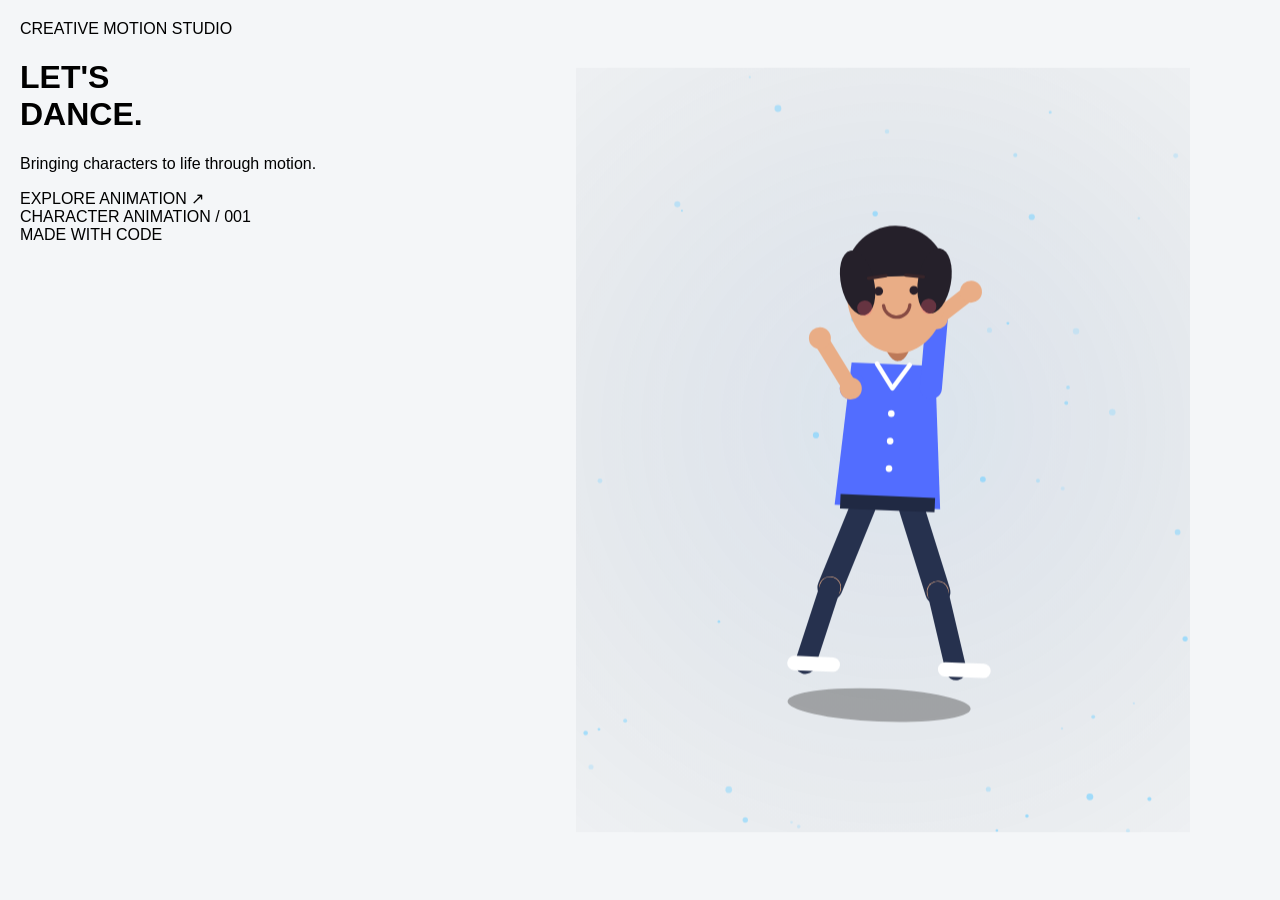
==== index.html @ 818353a8 "Update index.html" ====
<!DOCTYPE html>
<html lang="en">

<head>
    <meta charset="UTF-8">
    <meta name="viewport" content="width=device-width, initial-scale=1.0">

    <title>Dancing Character | Motion Studio</title>

    <link rel="icon" href="data:,">

    <link rel="stylesheet" href="style.css">
</head>

<body>

    <main class="hero">

        <!-- Background -->
        <div class="background-glow"></div>

        <div class="hero-content">

            <span class="eyebrow">CREATIVE MOTION STUDIO</span>

            <h1>
                LET'S<br>
                <span>DANCE.</span>
            </h1>

            <p>
                Bringing characters to life through motion.
            </p>

            <div class="hero-button">
                EXPLORE ANIMATION
                <span>↗</span>
            </div>

        </div>


        <!-- Dancing Character -->
        <div class="character-container">

            <canvas id="danceCanvas"></canvas>

        </div>


        <!-- Footer -->
        <div class="bottom-label">
            CHARACTER ANIMATION / 001
        </div>

        <div class="bottom-right">
            MADE WITH CODE
        </div>

    </main>


    <script src="script.js"></script>

</body>

</html>
---- style.css ----
body {
  font-family: Arial, sans-serif;
  background: #f4f6f8;
  margin: 0;
  padding: 20px;
}

header {
  text-align: center;
  margin-bottom: 20px;
}

nav {
  text-align: center;
  margin-bottom: 30px;
}

nav a {
  margin: 0 10px;
  text-decoration: none;
  font-weight: bold;
  color: #333;
}

.stats {
  display: flex;
  justify-content: space-around;
}

.card {
  background: white;
  padding: 20px;
  border-radius: 8px;
  width: 25%;
  text-align: center;
}

table {
  width: 100%;
  background: white;
  border-collapse: collapse;
}

table, th, td {
  border: 1px solid #ddd;
}

th, td {
  padding: 10px;
  text-align: center;
}
.character-container {
    position: absolute;
    right: 7%;
    top: 50%;
    transform: translateY(-50%);
    width: min(48vw, 650px);
    height: min(85vh, 800px);
}

canvas {
    width: 100%;
    height: 100%;
    display: block;
}
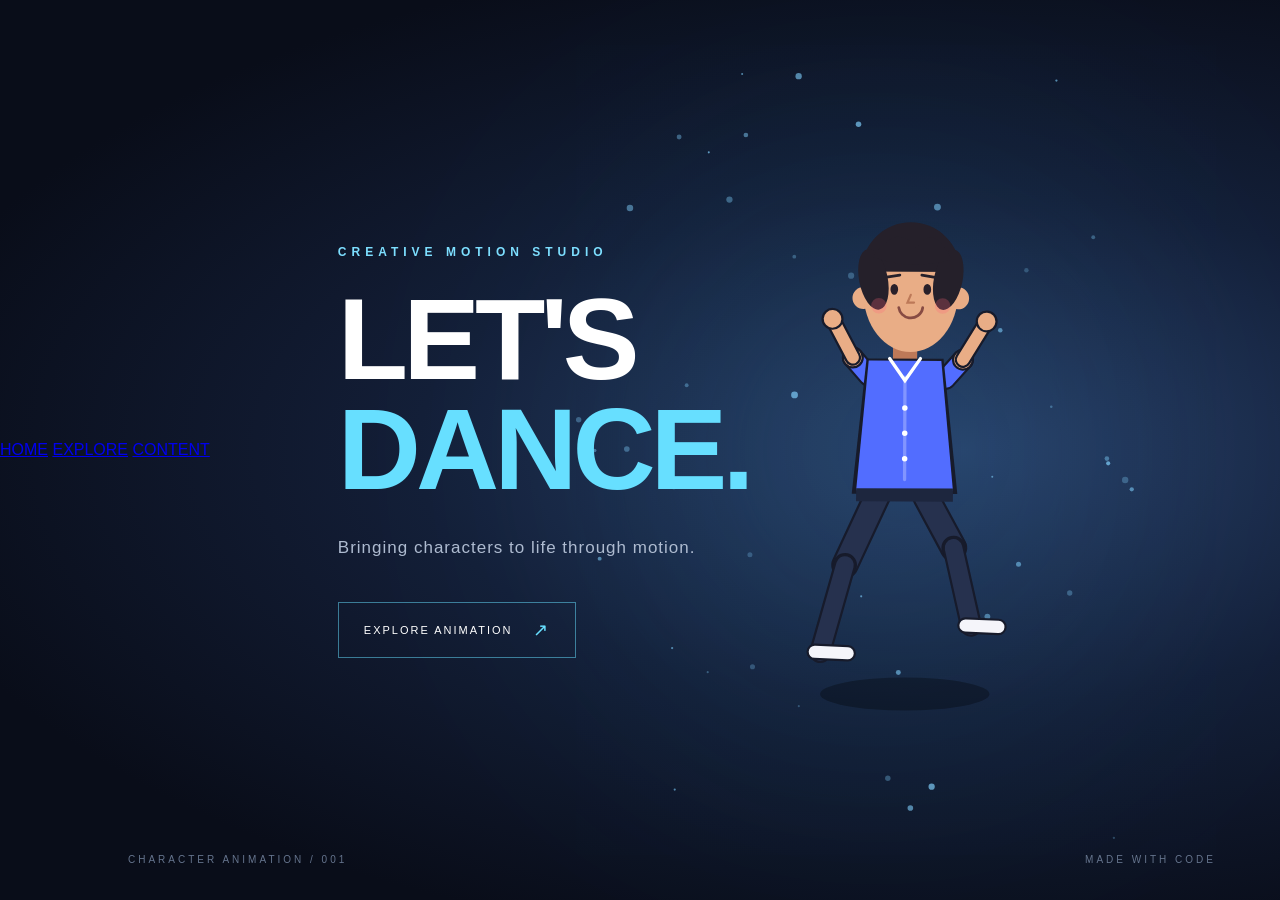
==== commit f5808243: "Update index.html" ====
--- a/index.html
+++ b/index.html
@@ -16,6 +16,15 @@
 
     <main class="hero">
 
+        <nav class="main-navigation">
+
+    <a href="index.html">HOME</a>
+
+    <a href="page.html">EXPLORE</a>
+
+    <a href="content.html">CONTENT</a>
+
+</nav>
         <!-- Background -->
         <div class="background-glow"></div>
 
--- a/style.css
+++ b/style.css
@@ -1,65 +1,355 @@
+
+/* ==========================
+   GLOBAL
+========================== */
+
+* {
+    margin: 0;
+    padding: 0;
+    box-sizing: border-box;
+}
+
+html,
 body {
-  font-family: Arial, sans-serif;
-  background: #f4f6f8;
-  margin: 0;
-  padding: 20px;
-}
-
-header {
-  text-align: center;
-  margin-bottom: 20px;
-}
-
-nav {
-  text-align: center;
-  margin-bottom: 30px;
-}
-
-nav a {
-  margin: 0 10px;
-  text-decoration: none;
-  font-weight: bold;
-  color: #333;
-}
-
-.stats {
-  display: flex;
-  justify-content: space-around;
-}
-
-.card {
-  background: white;
-  padding: 20px;
-  border-radius: 8px;
-  width: 25%;
-  text-align: center;
-}
-
-table {
-  width: 100%;
-  background: white;
-  border-collapse: collapse;
-}
-
-table, th, td {
-  border: 1px solid #ddd;
-}
-
-th, td {
-  padding: 10px;
-  text-align: center;
-}
-.character-container {
-    position: absolute;
-    right: 7%;
-    top: 50%;
-    transform: translateY(-50%);
-    width: min(48vw, 650px);
-    height: min(85vh, 800px);
-}
-
-canvas {
     width: 100%;
     height: 100%;
+}
+
+body {
+    background: #090d19;
+    font-family: Arial, Helvetica, sans-serif;
+    overflow: hidden;
+}
+
+
+/* ==========================
+   HERO SECTION
+========================== */
+
+.hero {
+
+    position: relative;
+
+    width: 100%;
+    height: 100vh;
+
+    min-height: 600px;
+
+    overflow: hidden;
+
+    display: flex;
+    align-items: center;
+
+    background:
+        radial-gradient(
+            ellipse at 75% 50%,
+            #263b63 0%,
+            #131e37 40%,
+            #090d19 80%
+        );
+
+}
+
+
+/* ==========================
+   BACKGROUND GLOW
+========================== */
+
+.background-glow {
+
+    position: absolute;
+
+    width: 500px;
+    height: 500px;
+
+    right: 12%;
+    top: 50%;
+
+    transform: translateY(-50%);
+
+    background: #47c9ff;
+
+    opacity: 0.12;
+
+    filter: blur(140px);
+
+    border-radius: 50%;
+
+    pointer-events: none;
+
+}
+
+
+/* ==========================
+   HERO CONTENT
+========================== */
+
+.hero-content {
+
+    position: relative;
+
+    z-index: 2;
+
+    margin-left: 10%;
+
+    color: white;
+
+    max-width: 550px;
+
+}
+
+.eyebrow {
+
+    display: inline-block;
+
+    font-size: 12px;
+
+    letter-spacing: 5px;
+
+    color: #7ddfff;
+
+    font-weight: 600;
+
+}
+
+
+h1 {
+
+    font-size: clamp(65px, 9vw, 130px);
+
+    line-height: 0.95;
+
+    margin-top: 25px;
+
+    font-weight: 900;
+
+    letter-spacing: -5px;
+
+}
+
+h1 span {
+
+    color: #67dfff;
+
+}
+
+
+.hero-content p {
+
+    margin-top: 30px;
+
+    color: #aebbd0;
+
+    font-size: 17px;
+
+    letter-spacing: 1px;
+
+    line-height: 1.6;
+
+}
+
+
+/* ==========================
+   BUTTON
+========================== */
+
+.hero-button {
+
+    display: inline-flex;
+
+    align-items: center;
+
+    gap: 20px;
+
+    margin-top: 40px;
+
+    padding: 16px 25px;
+
+    border: 1px solid rgba(103,223,255,0.5);
+
+    color: white;
+
+    font-size: 11px;
+
+    letter-spacing: 2px;
+
+    cursor: pointer;
+
+    transition: 0.3s ease;
+
+}
+
+.hero-button span {
+
+    color: #67dfff;
+
+    font-size: 18px;
+
+}
+
+.hero-button:hover {
+
+    background: #67dfff;
+
+    color: #09101e;
+
+    transform: translateY(-4px);
+
+}
+
+
+/* ==========================
+   CHARACTER CONTAINER
+========================== */
+
+.character-container {
+
+    position: absolute;
+
+    right: 5%;
+
+    top: 50%;
+
+    transform: translateY(-50%);
+
+    width: min(50vw, 680px);
+
+    height: min(90vh, 850px);
+
+    z-index: 1;
+
+}
+
+
+canvas {
+
     display: block;
-}
+
+    width: 100%;
+    height: 100%;
+
+}
+
+
+/* ==========================
+   FOOTER
+========================== */
+
+.bottom-label,
+.bottom-right {
+
+    position: absolute;
+
+    bottom: 35px;
+
+    color: #65748d;
+
+    font-size: 10px;
+
+    letter-spacing: 3px;
+
+}
+
+.bottom-label {
+
+    left: 10%;
+
+}
+
+.bottom-right {
+
+    right: 5%;
+
+}
+
+
+/* ==========================
+   RESPONSIVE DESIGN
+========================== */
+
+@media (max-width: 850px) {
+
+    .hero {
+
+        justify-content: center;
+
+        align-items: flex-start;
+
+    }
+
+    .hero-content {
+
+        margin: 55px 20px 0;
+
+        text-align: center;
+
+    }
+
+    h1 {
+
+        font-size: 65px;
+
+    }
+
+    .hero-content p {
+
+        font-size: 13px;
+
+    }
+
+    .hero-button {
+
+        margin-top: 20px;
+
+    }
+
+    .character-container {
+
+        width: min(95vw, 550px);
+
+        height: 58vh;
+
+        right: 50%;
+
+        top: auto;
+
+        bottom: 0;
+
+        transform: translateX(50%);
+
+    }
+
+    .bottom-label {
+
+        left: 5%;
+
+        font-size: 8px;
+
+    }
+
+    .bottom-right {
+
+        right: 5%;
+
+        font-size: 8px;
+
+    }
+
+}
+
+
+@media (max-height: 650px) {
+
+    .character-container {
+
+        height: 75vh;
+
+    }
+
+    h1 {
+
+        font-size: 65px;
+
+    }
+
+}
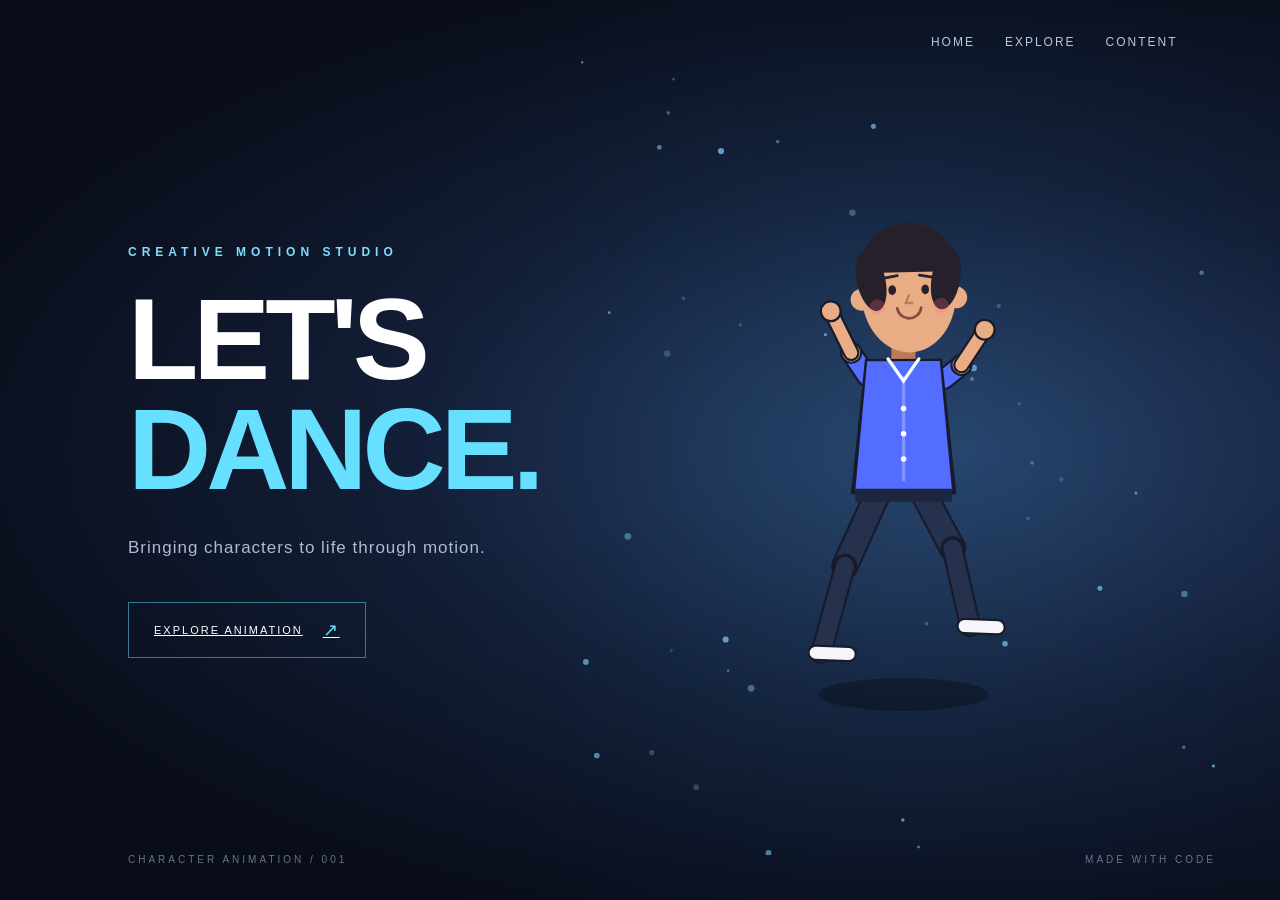
==== commit 89d0517d: "Update index.html" ====
--- a/index.html
+++ b/index.html
@@ -2,35 +2,52 @@
 <html lang="en">
 
 <head>
+
     <meta charset="UTF-8">
     <meta name="viewport" content="width=device-width, initial-scale=1.0">
+
+    <meta name="theme-color" content="#090d19">
+
+    <meta name="description"
+        content="Motion Studio — Bringing characters to life through animation and creative motion graphics.">
 
     <title>Dancing Character | Motion Studio</title>
 
     <link rel="icon" href="data:,">
 
     <link rel="stylesheet" href="style.css">
+
 </head>
 
 <body>
 
     <main class="hero">
 
+        <!-- NAVIGATION -->
+
         <nav class="main-navigation">
 
-    <a href="index.html">HOME</a>
+            <a href="index.html" class="active">HOME</a>
 
-    <a href="page.html">EXPLORE</a>
+            <a href="page.html">EXPLORE</a>
 
-    <a href="content.html">CONTENT</a>
+            <a href="content.html">CONTENT</a>
 
-</nav>
-        <!-- Background -->
+        </nav>
+
+
+        <!-- BACKGROUND EFFECTS -->
+
         <div class="background-glow"></div>
+
+
+        <!-- HERO CONTENT -->
 
         <div class="hero-content">
 
-            <span class="eyebrow">CREATIVE MOTION STUDIO</span>
+            <span class="eyebrow">
+                CREATIVE MOTION STUDIO
+            </span>
 
             <h1>
                 LET'S<br>
@@ -41,35 +58,56 @@
                 Bringing characters to life through motion.
             </p>
 
-            <div class="hero-button">
+
+            <!-- EXPLORE BUTTON -->
+
+            <a href="page.html" class="hero-button">
+
                 EXPLORE ANIMATION
+
                 <span>↗</span>
-            </div>
+
+            </a>
 
         </div>
 
 
-        <!-- Dancing Character -->
+        <!-- DANCING CHARACTER -->
+
         <div class="character-container">
 
-            <canvas id="danceCanvas"></canvas>
+            <canvas id="danceCanvas">
+
+                Your browser does not support HTML5 Canvas.
+
+            </canvas>
 
         </div>
 
 
-        <!-- Footer -->
+        <!-- FOOTER -->
+
         <div class="bottom-label">
+
             CHARACTER ANIMATION / 001
+
         </div>
 
+
         <div class="bottom-right">
+
             MADE WITH CODE
+
         </div>
+
 
     </main>
 
 
+    <!-- JAVASCRIPT -->
+
     <script src="script.js"></script>
+
 
 </body>
 
--- a/style.css
+++ b/style.css
@@ -353,3 +353,24 @@
     }
 
 }
+.main-navigation {
+    position: absolute;
+    top: 35px;
+    right: 8%;
+    z-index: 10;
+
+    display: flex;
+    gap: 30px;
+}
+
+.main-navigation a {
+    color: #b8c8df;
+    text-decoration: none;
+    font-size: 12px;
+    letter-spacing: 2px;
+    transition: color 0.3s;
+}
+
+.main-navigation a:hover {
+    color: #54dfff;
+}
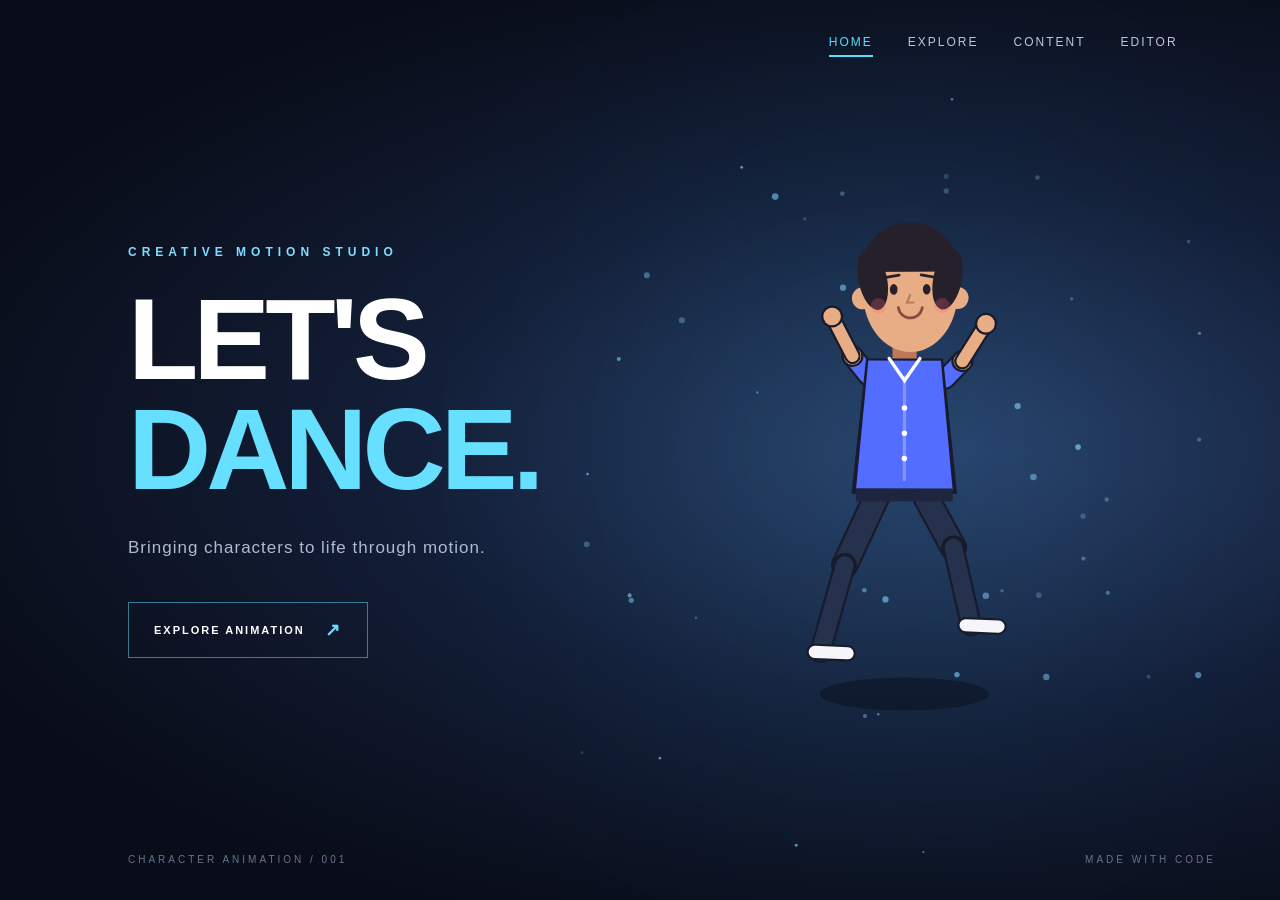
==== commit f8bb55cb: "Update index.html" ====
--- a/index.html
+++ b/index.html
@@ -32,6 +32,8 @@
             <a href="page.html">EXPLORE</a>
 
             <a href="content.html">CONTENT</a>
+    
+            <a href="edit.html">EDITOR</a>
 
         </nav>
 
--- a/style.css
+++ b/style.css
@@ -1,4 +1,3 @@
-
 /* ==========================
    GLOBAL
 ========================== */
@@ -27,7 +26,6 @@
 ========================== */
 
 .hero {
-
     position: relative;
 
     width: 100%;
@@ -47,7 +45,6 @@
             #131e37 40%,
             #090d19 80%
         );
-
 }
 
 
@@ -56,7 +53,6 @@
 ========================== */
 
 .background-glow {
-
     position: absolute;
 
     width: 500px;
@@ -76,7 +72,67 @@
     border-radius: 50%;
 
     pointer-events: none;
-
+}
+
+
+/* ==========================
+   NAVIGATION
+========================== */
+
+.main-navigation {
+    position: absolute;
+
+    top: 35px;
+    right: 8%;
+
+    z-index: 10;
+
+    display: flex;
+    align-items: center;
+
+    gap: 35px;
+}
+
+.main-navigation a {
+    position: relative;
+
+    color: #b8c8df;
+
+    text-decoration: none;
+
+    font-size: 12px;
+
+    letter-spacing: 2px;
+
+    transition: color 0.3s ease;
+}
+
+/* Navigation Hover */
+
+.main-navigation a::after {
+    content: "";
+
+    position: absolute;
+
+    left: 0;
+    bottom: -8px;
+
+    width: 0;
+    height: 2px;
+
+    background: #54dfff;
+
+    transition: width 0.3s ease;
+}
+
+.main-navigation a:hover,
+.main-navigation a.active {
+    color: #54dfff;
+}
+
+.main-navigation a:hover::after,
+.main-navigation a.active::after {
+    width: 100%;
 }
 
 
@@ -85,7 +141,6 @@
 ========================== */
 
 .hero-content {
-
     position: relative;
 
     z-index: 2;
@@ -95,11 +150,9 @@
     color: white;
 
     max-width: 550px;
-
 }
 
 .eyebrow {
-
     display: inline-block;
 
     font-size: 12px;
@@ -109,12 +162,10 @@
     color: #7ddfff;
 
     font-weight: 600;
-
 }
 
 
 h1 {
-
     font-size: clamp(65px, 9vw, 130px);
 
     line-height: 0.95;
@@ -124,18 +175,14 @@
     font-weight: 900;
 
     letter-spacing: -5px;
-
 }
 
 h1 span {
-
     color: #67dfff;
-
 }
 
 
 .hero-content p {
-
     margin-top: 30px;
 
     color: #aebbd0;
@@ -145,16 +192,14 @@
     letter-spacing: 1px;
 
     line-height: 1.6;
-
-}
-
-
-/* ==========================
-   BUTTON
+}
+
+
+/* ==========================
+   HERO BUTTON
 ========================== */
 
 .hero-button {
-
     display: inline-flex;
 
     align-items: center;
@@ -169,32 +214,39 @@
 
     color: white;
 
+    text-decoration: none;
+
     font-size: 11px;
 
+    font-weight: 600;
+
     letter-spacing: 2px;
 
     cursor: pointer;
 
-    transition: 0.3s ease;
-
+    transition: all 0.3s ease;
 }
 
 .hero-button span {
-
     color: #67dfff;
 
     font-size: 18px;
 
+    transition: transform 0.3s ease;
 }
 
 .hero-button:hover {
-
     background: #67dfff;
 
     color: #09101e;
 
     transform: translateY(-4px);
-
+}
+
+.hero-button:hover span {
+    color: #09101e;
+
+    transform: translate(3px, -3px);
 }
 
 
@@ -203,7 +255,6 @@
 ========================== */
 
 .character-container {
-
     position: absolute;
 
     right: 5%;
@@ -217,17 +268,14 @@
     height: min(90vh, 850px);
 
     z-index: 1;
-
 }
 
 
 canvas {
-
     display: block;
 
     width: 100%;
     height: 100%;
-
 }
 
 
@@ -237,7 +285,6 @@
 
 .bottom-label,
 .bottom-right {
-
     position: absolute;
 
     bottom: 35px;
@@ -247,19 +294,14 @@
     font-size: 10px;
 
     letter-spacing: 3px;
-
 }
 
 .bottom-label {
-
     left: 10%;
-
 }
 
 .bottom-right {
-
     right: 5%;
-
 }
 
 
@@ -270,41 +312,52 @@
 @media (max-width: 850px) {
 
     .hero {
-
         justify-content: center;
 
         align-items: flex-start;
-
-    }
+    }
+
+    /* Navigation */
+
+    .main-navigation {
+        top: 25px;
+
+        right: 50%;
+
+        transform: translateX(50%);
+
+        gap: 22px;
+    }
+
+    .main-navigation a {
+        font-size: 10px;
+
+        letter-spacing: 1.5px;
+    }
+
+    /* Content */
 
     .hero-content {
-
-        margin: 55px 20px 0;
+        margin: 90px 20px 0;
 
         text-align: center;
-
     }
 
     h1 {
-
         font-size: 65px;
-
     }
 
     .hero-content p {
-
         font-size: 13px;
-
     }
 
     .hero-button {
-
         margin-top: 20px;
-
-    }
+    }
+
+    /* Character */
 
     .character-container {
-
         width: min(95vw, 550px);
 
         height: 58vh;
@@ -316,61 +369,73 @@
         bottom: 0;
 
         transform: translateX(50%);
-
-    }
+    }
+
+    /* Footer */
 
     .bottom-label {
-
         left: 5%;
 
         font-size: 8px;
-
     }
 
     .bottom-right {
-
         right: 5%;
 
         font-size: 8px;
-
-    }
-
-}
-
+    }
+}
+
+
+/* ==========================
+   SMALL MOBILE DEVICES
+========================== */
+
+@media (max-width: 480px) {
+
+    .main-navigation {
+        gap: 16px;
+    }
+
+    .main-navigation a {
+        font-size: 9px;
+    }
+
+    .eyebrow {
+        font-size: 9px;
+
+        letter-spacing: 3px;
+    }
+
+    h1 {
+        font-size: 55px;
+
+        letter-spacing: -3px;
+    }
+
+    .hero-content p {
+        font-size: 12px;
+    }
+
+    .character-container {
+        height: 52vh;
+    }
+
+}
+
+
+/* ==========================
+   SHORT SCREEN
+========================== */
 
 @media (max-height: 650px) {
 
     .character-container {
-
         height: 75vh;
-
     }
 
     h1 {
-
         font-size: 65px;
-
-    }
-
-}
-.main-navigation {
-    position: absolute;
-    top: 35px;
-    right: 8%;
-    z-index: 10;
-
-    display: flex;
-    gap: 30px;
-}
-
-.main-navigation a {
-    color: #b8c8df;
-    text-decoration: none;
-    font-size: 12px;
-    letter-spacing: 2px;
-    transition: color 0.3s;
-}
-
-.main-navigation a:hover {
-    color: #54dfff;
-}
+    }
+
+}
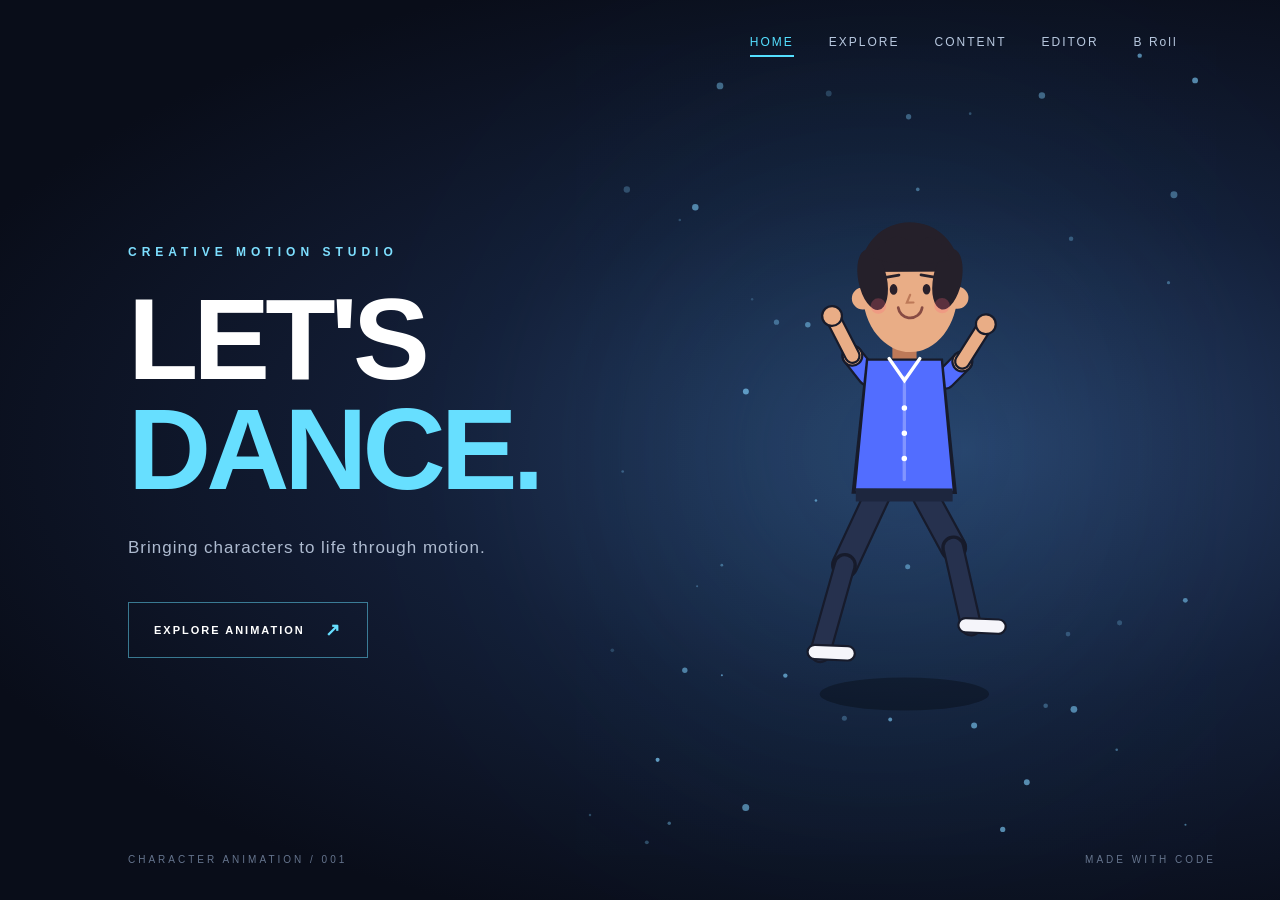
==== commit f8d3098c: "Add 'B Roll' link to navigation Added a new link to the navigation for 'B Roll'." ====
--- a/index.html
+++ b/index.html
@@ -34,6 +34,8 @@
             <a href="content.html">CONTENT</a>
     
             <a href="edit.html">EDITOR</a>
+
+            <a href="footage.html">B Roll</a>
 
         </nav>
 
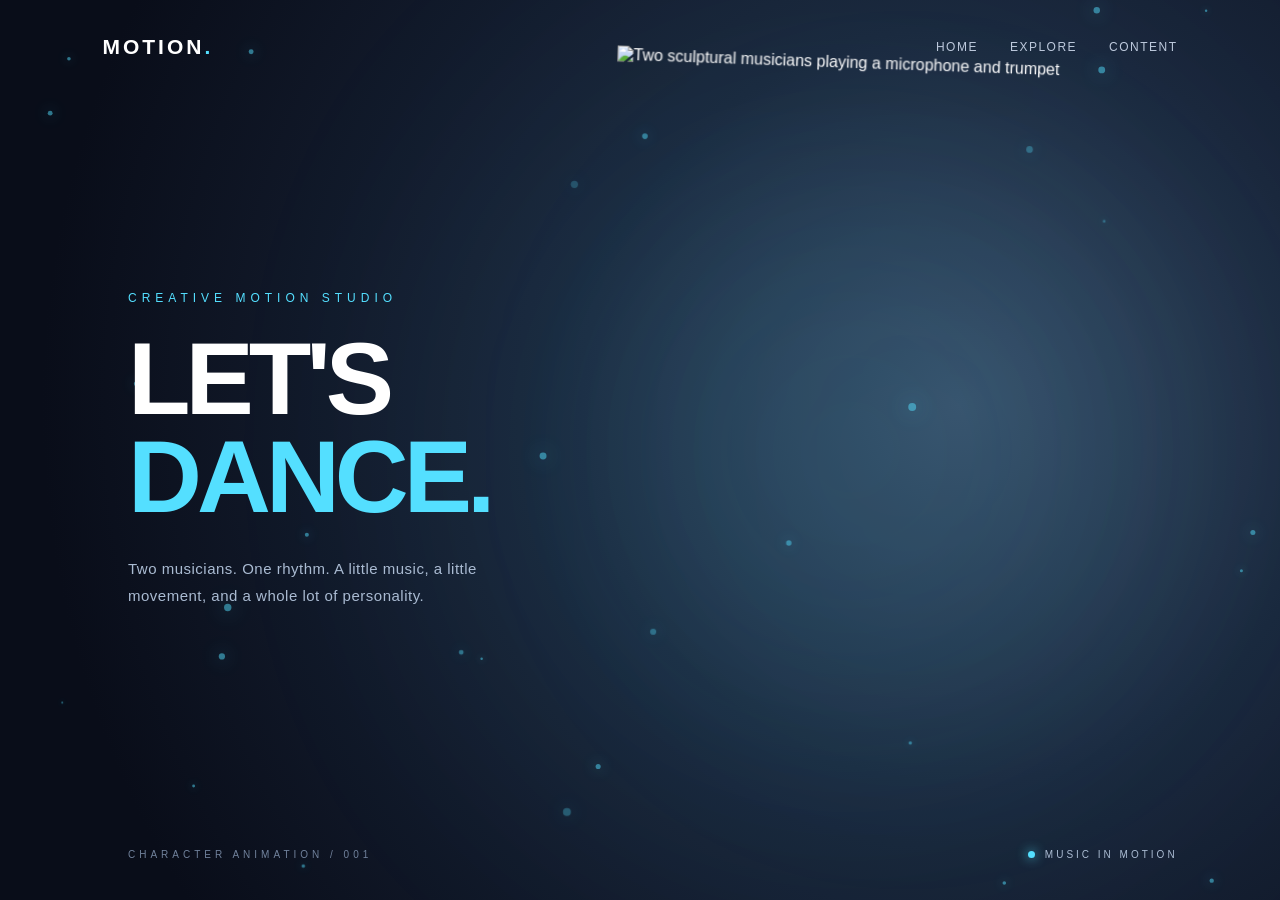
==== commit 5582e76b: "Update index.html" ====
--- a/index.html
+++ b/index.html
@@ -3,114 +3,894 @@
 
 <head>
 
-    <meta charset="UTF-8">
-    <meta name="viewport" content="width=device-width, initial-scale=1.0">
-
-    <meta name="theme-color" content="#090d19">
-
-    <meta name="description"
-        content="Motion Studio — Bringing characters to life through animation and creative motion graphics.">
-
-    <title>Dancing Character | Motion Studio</title>
-
-    <link rel="icon" href="data:,">
-
-    <link rel="stylesheet" href="style.css">
+<meta charset="UTF-8">
+<meta name="viewport" content="width=device-width, initial-scale=1.0">
+
+<title>Motion Studio | Dancing Musicians</title>
+
+<!-- GSAP -->
+<script src="https://cdnjs.cloudflare.com/ajax/libs/gsap/3.13.0/gsap.min.js"></script>
+
+<style>
+
+/* =====================================
+   GLOBAL RESET
+===================================== */
+
+* {
+    margin: 0;
+    padding: 0;
+    box-sizing: border-box;
+}
+
+html {
+    scroll-behavior: smooth;
+}
+
+body {
+    background: #090d19;
+    font-family: Arial, sans-serif;
+    color: white;
+    overflow: hidden;
+}
+
+
+/* =====================================
+   MAIN HERO
+===================================== */
+
+.hero {
+
+    position: relative;
+
+    width: 100%;
+    height: 100vh;
+
+    min-height: 650px;
+
+    overflow: hidden;
+
+    display: flex;
+    align-items: center;
+
+    background:
+        radial-gradient(
+            circle at 75% 45%,
+            #35425b 0%,
+            #1a263b 35%,
+            #090d19 85%
+        );
+
+}
+
+
+/* =====================================
+   ANIMATED BACKGROUND GLOW
+===================================== */
+
+.background-glow {
+
+    position: absolute;
+
+    width: 550px;
+    height: 550px;
+
+    right: 12%;
+    top: 50%;
+
+    transform: translateY(-50%);
+
+    border-radius: 50%;
+
+    background: #54dfff;
+
+    opacity: 0.10;
+
+    filter: blur(140px);
+
+    pointer-events: none;
+
+}
+
+
+/* =====================================
+   NAVIGATION
+===================================== */
+
+.main-navigation {
+
+    position: absolute;
+
+    top: 35px;
+    left: 8%;
+    right: 8%;
+
+    display: flex;
+    align-items: center;
+    justify-content: space-between;
+
+    z-index: 20;
+
+}
+
+.logo {
+
+    font-size: 21px;
+
+    font-weight: 900;
+
+    letter-spacing: 3px;
+
+    color: white;
+
+}
+
+.logo span {
+
+    color: #54dfff;
+
+}
+
+.nav-links {
+
+    display: flex;
+
+    gap: 32px;
+
+}
+
+.nav-links a {
+
+    text-decoration: none;
+
+    color: #bdc9dc;
+
+    font-size: 12px;
+
+    letter-spacing: 1.5px;
+
+    transition: color 0.3s;
+
+}
+
+.nav-links a:hover {
+
+    color: #54dfff;
+
+}
+
+
+/* =====================================
+   HERO CONTENT
+===================================== */
+
+.hero-content {
+
+    position: relative;
+
+    z-index: 5;
+
+    margin-left: 10%;
+
+    width: 42%;
+
+}
+
+.eyebrow {
+
+    font-size: 12px;
+
+    letter-spacing: 5px;
+
+    color: #54dfff;
+
+}
+
+.hero-content h1 {
+
+    font-size: clamp(65px, 8vw, 120px);
+
+    line-height: 0.95;
+
+    font-weight: 900;
+
+    letter-spacing: -5px;
+
+    margin-top: 25px;
+
+}
+
+.hero-content h1 span {
+
+    color: #54dfff;
+
+}
+
+.hero-content p {
+
+    margin-top: 30px;
+
+    max-width: 420px;
+
+    color: #aabbd2;
+
+    font-size: 15px;
+
+    line-height: 1.8;
+
+    letter-spacing: 0.5px;
+
+}
+
+
+/* =====================================
+   CHARACTER CONTAINER
+===================================== */
+
+.character-container {
+
+    position: absolute;
+
+    right: 5%;
+
+    top: 50%;
+
+    transform: translateY(-50%);
+
+    width: min(49vw, 620px);
+
+    height: 85vh;
+
+    display: flex;
+
+    align-items: center;
+
+    justify-content: center;
+
+    z-index: 3;
+
+}
+
+
+/* =====================================
+   CHARACTER IMAGE
+===================================== */
+
+.musician-characters {
+
+    width: 100%;
+
+    height: 100%;
+
+    object-fit: contain;
+
+    display: block;
+
+    transform-origin: 50% 85%;
+
+    will-change: transform;
+
+    filter:
+
+        drop-shadow(
+            0 25px 35px rgba(0,0,0,0.35)
+        );
+
+}
+
+
+/* =====================================
+   CHARACTER GLOW
+===================================== */
+
+.character-glow {
+
+    position: absolute;
+
+    width: 75%;
+    height: 65%;
+
+    background: rgba(84,223,255,0.13);
+
+    filter: blur(100px);
+
+    border-radius: 50%;
+
+    z-index: -1;
+
+}
+
+
+/* =====================================
+   PARTICLES
+===================================== */
+
+.particles {
+
+    position: absolute;
+
+    inset: 0;
+
+    pointer-events: none;
+
+    overflow: hidden;
+
+    z-index: 1;
+
+}
+
+.particle {
+
+    position: absolute;
+
+    width: 4px;
+    height: 4px;
+
+    background: #54dfff;
+
+    border-radius: 50%;
+
+    opacity: 0.5;
+
+    box-shadow:
+
+        0 0 12px #54dfff;
+
+}
+
+
+/* =====================================
+   DECORATIVE LABEL
+===================================== */
+
+.bottom-label {
+
+    position: absolute;
+
+    bottom: 40px;
+
+    left: 10%;
+
+    color: #71829c;
+
+    font-size: 10px;
+
+    letter-spacing: 4px;
+
+    z-index: 5;
+
+}
+
+
+/* =====================================
+   DANCE INDICATOR
+===================================== */
+
+.dance-indicator {
+
+    position: absolute;
+
+    right: 8%;
+
+    bottom: 40px;
+
+    display: flex;
+
+    align-items: center;
+
+    gap: 10px;
+
+    color: #aabbd2;
+
+    font-size: 10px;
+
+    letter-spacing: 3px;
+
+    z-index: 5;
+
+}
+
+.indicator-dot {
+
+    width: 7px;
+    height: 7px;
+
+    border-radius: 50%;
+
+    background: #54dfff;
+
+    box-shadow: 0 0 12px #54dfff;
+
+}
+
+
+/* =====================================
+   RESPONSIVE
+===================================== */
+
+@media(max-width: 850px) {
+
+    .hero {
+
+        justify-content: center;
+
+        align-items: flex-start;
+
+    }
+
+    .hero-content {
+
+        margin: 140px auto 0;
+
+        width: 90%;
+
+        text-align: center;
+
+    }
+
+    .hero-content h1 {
+
+        font-size: 65px;
+
+    }
+
+    .hero-content p {
+
+        margin: 20px auto;
+
+    }
+
+    .character-container {
+
+        width: 90vw;
+
+        height: 55vh;
+
+        right: 5%;
+
+        top: auto;
+
+        bottom: 0;
+
+    }
+
+    .bottom-label {
+
+        display: none;
+
+    }
+
+    .nav-links {
+
+        gap: 12px;
+
+    }
+
+    .nav-links a {
+
+        font-size: 9px;
+
+    }
+
+}
+
+@media(max-width: 480px) {
+
+    .logo {
+
+        font-size: 15px;
+
+    }
+
+    .nav-links {
+
+        gap: 8px;
+
+    }
+
+    .nav-links a {
+
+        font-size: 8px;
+
+    }
+
+    .hero-content h1 {
+
+        font-size: 52px;
+
+    }
+
+}
+
+
+/* =====================================
+   REDUCED MOTION
+===================================== */
+
+@media(prefers-reduced-motion: reduce) {
+
+    * {
+
+        scroll-behavior: auto !important;
+
+    }
+
+}
+
+</style>
 
 </head>
 
+
 <body>
 
-    <main class="hero">
-
-        <!-- NAVIGATION -->
-
-        <nav class="main-navigation">
-
-            <a href="index.html" class="active">HOME</a>
+
+<!-- =====================================
+     HERO SECTION
+===================================== -->
+
+<main class="hero">
+
+
+    <!-- BACKGROUND -->
+
+    <div class="background-glow"></div>
+
+
+    <!-- PARTICLES -->
+
+    <div class="particles" id="particles"></div>
+
+
+    <!-- NAVIGATION -->
+
+    <nav class="main-navigation">
+
+        <div class="logo">
+
+            MOTION<span>.</span>
+
+        </div>
+
+
+        <div class="nav-links">
+
+            <a href="index.html">HOME</a>
 
             <a href="page.html">EXPLORE</a>
 
             <a href="content.html">CONTENT</a>
-    
-            <a href="edit.html">EDITOR</a>
-
-            <a href="footage.html">B Roll</a>
-
-        </nav>
-
-
-        <!-- BACKGROUND EFFECTS -->
-
-        <div class="background-glow"></div>
-
-
-        <!-- HERO CONTENT -->
-
-        <div class="hero-content">
-
-            <span class="eyebrow">
-                CREATIVE MOTION STUDIO
-            </span>
-
-            <h1>
-                LET'S<br>
-                <span>DANCE.</span>
-            </h1>
-
-            <p>
-                Bringing characters to life through motion.
-            </p>
-
-
-            <!-- EXPLORE BUTTON -->
-
-            <a href="page.html" class="hero-button">
-
-                EXPLORE ANIMATION
-
-                <span>↗</span>
-
-            </a>
 
         </div>
 
-
-        <!-- DANCING CHARACTER -->
-
-        <div class="character-container">
-
-            <canvas id="danceCanvas">
-
-                Your browser does not support HTML5 Canvas.
-
-            </canvas>
+    </nav>
+
+
+
+    <!-- LEFT CONTENT -->
+
+    <section class="hero-content">
+
+        <div class="eyebrow">
+
+            CREATIVE MOTION STUDIO
 
         </div>
 
 
-        <!-- FOOTER -->
-
-        <div class="bottom-label">
-
-            CHARACTER ANIMATION / 001
-
-        </div>
-
-
-        <div class="bottom-right">
-
-            MADE WITH CODE
-
-        </div>
-
-
-    </main>
-
-
-    <!-- JAVASCRIPT -->
-
-    <script src="script.js"></script>
+        <h1>
+
+            LET'S<br>
+
+            <span>DANCE.</span>
+
+        </h1>
+
+
+        <p>
+
+            Two musicians. One rhythm.
+
+            A little music, a little movement,
+
+            and a whole lot of personality.
+
+        </p>
+
+    </section>
+
+
+
+    <!-- CHARACTER IMAGE -->
+
+    <div class="character-container">
+
+        <div class="character-glow"></div>
+
+
+        <img
+
+            src="assets/musician-characters.png"
+
+            class="musician-characters"
+
+            alt="Two sculptural musicians playing a microphone and trumpet"
+
+        >
+
+    </div>
+
+
+
+    <!-- FOOTER -->
+
+    <div class="bottom-label">
+
+        CHARACTER ANIMATION / 001
+
+    </div>
+
+
+    <div class="dance-indicator">
+
+        <div class="indicator-dot"></div>
+
+        MUSIC IN MOTION
+
+    </div>
+
+
+</main>
+
+
+
+<!-- =====================================
+     GSAP ANIMATION ENGINE
+===================================== -->
+
+<script>
+
+
+// =====================================
+// SELECT ELEMENTS
+// =====================================
+
+const characters = document.querySelector(
+    ".musician-characters"
+);
+
+const glow = document.querySelector(
+    ".character-glow"
+);
+
+const backgroundGlow = document.querySelector(
+    ".background-glow"
+);
+
+const particleContainer = document.getElementById(
+    "particles"
+);
+
+
+// =====================================
+// REDUCED MOTION CHECK
+// =====================================
+
+const reducedMotion = window.matchMedia(
+    "(prefers-reduced-motion: reduce)"
+).matches;
+
+
+// =====================================
+// CHARACTER DANCE ANIMATION
+// =====================================
+
+if (!reducedMotion) {
+
+
+    // Main body sway
+
+    gsap.to(characters, {
+
+        rotation: 2.2,
+
+        y: -9,
+
+        duration: 1.5,
+
+        repeat: -1,
+
+        yoyo: true,
+
+        ease: "sine.inOut"
+
+    });
+
+
+
+    // Secondary rhythmic movement
+
+    gsap.to(characters, {
+
+        scale: 1.015,
+
+        duration: 1.1,
+
+        repeat: -1,
+
+        yoyo: true,
+
+        ease: "sine.inOut"
+
+    });
+
+
+
+    // Character lighting
+
+    gsap.to(glow, {
+
+        opacity: 0.35,
+
+        scale: 1.2,
+
+        duration: 2,
+
+        repeat: -1,
+
+        yoyo: true,
+
+        ease: "sine.inOut"
+
+    });
+
+
+
+    // Background glow movement
+
+    gsap.to(backgroundGlow, {
+
+        scale: 1.3,
+
+        opacity: 0.17,
+
+        duration: 4,
+
+        repeat: -1,
+
+        yoyo: true,
+
+        ease: "sine.inOut"
+
+    });
+
+
+}
+
+
+
+// =====================================
+// PARTICLE GENERATION
+// =====================================
+
+for (let i = 0; i < 30; i++) {
+
+    const particle = document.createElement("div");
+
+    particle.className = "particle";
+
+    particleContainer.appendChild(particle);
+
+
+    gsap.set(particle, {
+
+        x: Math.random() * window.innerWidth,
+
+        y: Math.random() * window.innerHeight,
+
+        scale: Math.random() * 1.5 + 0.5
+
+    });
+
+
+    if (!reducedMotion) {
+
+        gsap.to(particle, {
+
+            y: "-=120",
+
+            x: "+=" + (Math.random() * 60 - 30),
+
+            opacity: 0,
+
+            duration: Math.random() * 4 + 3,
+
+            repeat: -1,
+
+            delay: Math.random() * 4,
+
+            ease: "none",
+
+            repeatRefresh: true
+
+        });
+
+    }
+
+}
+
+
+
+// =====================================
+// IMAGE LOAD CHECK
+// =====================================
+
+characters.addEventListener("load", () => {
+
+    console.log("Musician characters loaded successfully.");
+
+});
+
+characters.addEventListener("error", () => {
+
+    console.error(
+        "Character image not found. Check assets/musician-characters.png"
+    );
+
+});
+
+
+// =====================================
+// ENTRANCE ANIMATION
+// =====================================
+
+if (!reducedMotion) {
+
+    gsap.from(".hero-content > *", {
+
+        opacity: 0,
+
+        y: 35,
+
+        duration: 1.2,
+
+        stagger: 0.2,
+
+        ease: "power3.out"
+
+    });
+
+
+    gsap.from(characters, {
+
+        opacity: 0,
+
+        x: 100,
+
+        duration: 1.6,
+
+        ease: "power3.out",
+
+        delay: 0.3
+
+    });
+
+
+    gsap.from(".main-navigation", {
+
+        opacity: 0,
+
+        y: -20,
+
+        duration: 1,
+
+        ease: "power3.out"
+
+    });
+
+}
+
+</script>
 
 
 </body>
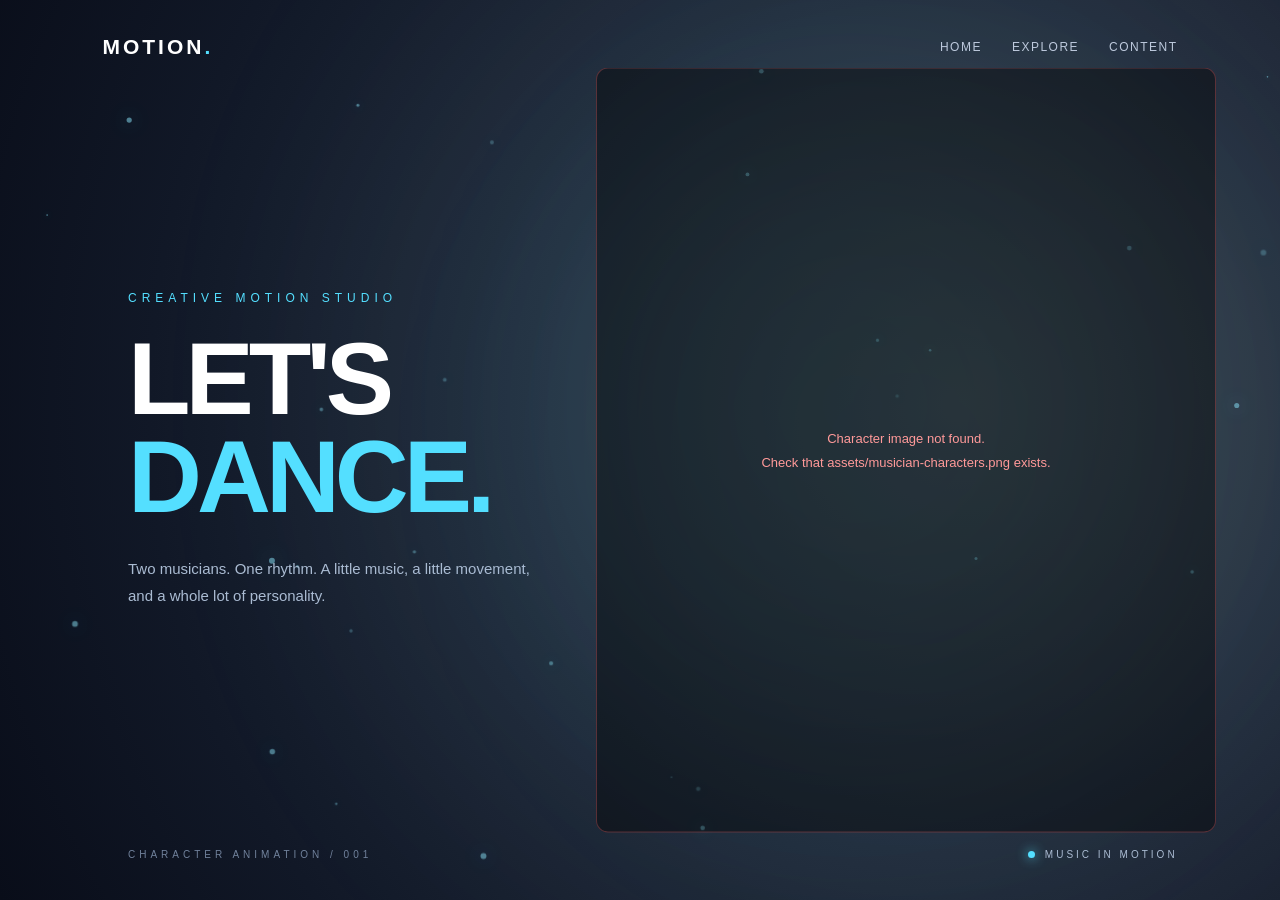
==== commit 59d83021: "Update index.html" ====
--- a/index.html
+++ b/index.html
@@ -2,13 +2,12 @@
 <html lang="en">
 
 <head>
-
 <meta charset="UTF-8">
 <meta name="viewport" content="width=device-width, initial-scale=1.0">
 
-<title>Motion Studio | Dancing Musicians</title>
-
-<!-- GSAP -->
+<title>Motion Studio | Musical Characters</title>
+
+<!-- GSAP Animation Library -->
 <script src="https://cdnjs.cloudflare.com/ajax/libs/gsap/3.13.0/gsap.min.js"></script>
 
 <style>
@@ -28,9 +27,11 @@
 }
 
 body {
+    width: 100%;
+    height: 100%;
     background: #090d19;
     font-family: Arial, sans-serif;
-    color: white;
+    color: #ffffff;
     overflow: hidden;
 }
 
@@ -40,43 +41,40 @@
 ===================================== */
 
 .hero {
-
     position: relative;
 
     width: 100%;
     height: 100vh;
-
     min-height: 650px;
-
-    overflow: hidden;
 
     display: flex;
     align-items: center;
+
+    overflow: hidden;
 
     background:
         radial-gradient(
             circle at 75% 45%,
-            #35425b 0%,
-            #1a263b 35%,
-            #090d19 85%
+            #41434b 0%,
+            #252c3b 38%,
+            #111827 75%,
+            #090d19 100%
         );
-
-}
-
-
-/* =====================================
-   ANIMATED BACKGROUND GLOW
+}
+
+
+/* =====================================
+   BACKGROUND GLOW
 ===================================== */
 
 .background-glow {
-
     position: absolute;
 
-    width: 550px;
-    height: 550px;
-
-    right: 12%;
-    top: 50%;
+    width: 600px;
+    height: 600px;
+
+    right: 10%;
+    top: 45%;
 
     transform: translateY(-50%);
 
@@ -86,10 +84,39 @@
 
     opacity: 0.10;
 
-    filter: blur(140px);
+    filter: blur(150px);
 
     pointer-events: none;
-
+}
+
+
+/* =====================================
+   BACKGROUND PARTICLES
+===================================== */
+
+.particles {
+    position: absolute;
+    inset: 0;
+
+    overflow: hidden;
+    pointer-events: none;
+
+    z-index: 1;
+}
+
+.particle {
+    position: absolute;
+
+    width: 3px;
+    height: 3px;
+
+    border-radius: 50%;
+
+    background: #8deaff;
+
+    box-shadow: 0 0 12px #54dfff;
+
+    opacity: 0.5;
 }
 
 
@@ -98,7 +125,6 @@
 ===================================== */
 
 .main-navigation {
-
     position: absolute;
 
     top: 35px;
@@ -106,57 +132,40 @@
     right: 8%;
 
     display: flex;
+    justify-content: space-between;
     align-items: center;
-    justify-content: space-between;
 
     z-index: 20;
-
 }
 
 .logo {
-
     font-size: 21px;
-
     font-weight: 900;
-
     letter-spacing: 3px;
-
-    color: white;
-
 }
 
 .logo span {
-
     color: #54dfff;
-
 }
 
 .nav-links {
-
     display: flex;
-
-    gap: 32px;
-
+    gap: 30px;
 }
 
 .nav-links a {
-
     text-decoration: none;
 
     color: #bdc9dc;
 
     font-size: 12px;
-
     letter-spacing: 1.5px;
 
-    transition: color 0.3s;
-
+    transition: color 0.3s ease;
 }
 
 .nav-links a:hover {
-
     color: #54dfff;
-
 }
 
 
@@ -165,7 +174,6 @@
 ===================================== */
 
 .hero-content {
-
     position: relative;
 
     z-index: 5;
@@ -173,53 +181,41 @@
     margin-left: 10%;
 
     width: 42%;
-
 }
 
 .eyebrow {
+    color: #54dfff;
 
     font-size: 12px;
-
     letter-spacing: 5px;
-
+}
+
+.hero-content h1 {
+    margin-top: 25px;
+
+    font-size: clamp(65px, 8vw, 120px);
+
+    font-weight: 900;
+
+    line-height: 0.95;
+
+    letter-spacing: -5px;
+}
+
+.hero-content h1 span {
     color: #54dfff;
-
-}
-
-.hero-content h1 {
-
-    font-size: clamp(65px, 8vw, 120px);
-
-    line-height: 0.95;
-
-    font-weight: 900;
-
-    letter-spacing: -5px;
-
-    margin-top: 25px;
-
-}
-
-.hero-content h1 span {
-
-    color: #54dfff;
-
 }
 
 .hero-content p {
+    max-width: 420px;
 
     margin-top: 30px;
 
-    max-width: 420px;
-
     color: #aabbd2;
 
     font-size: 15px;
 
     line-height: 1.8;
-
-    letter-spacing: 0.5px;
-
 }
 
 
@@ -228,27 +224,24 @@
 ===================================== */
 
 .character-container {
-
     position: absolute;
 
     right: 5%;
-
     top: 50%;
 
     transform: translateY(-50%);
 
     width: min(49vw, 620px);
-
     height: 85vh;
 
     display: flex;
 
     align-items: center;
-
     justify-content: center;
 
-    z-index: 3;
-
+    z-index: 5;
+
+    visibility: visible;
 }
 
 
@@ -257,219 +250,180 @@
 ===================================== */
 
 .musician-characters {
+    display: block;
 
     width: 100%;
-
     height: 100%;
 
     object-fit: contain;
-
-    display: block;
+    object-position: center;
+
+    opacity: 1;
+    visibility: visible;
 
     transform-origin: 50% 85%;
 
-    will-change: transform;
-
     filter:
-
         drop-shadow(
             0 25px 35px rgba(0,0,0,0.35)
         );
 
-}
-
-
-/* =====================================
-   CHARACTER GLOW
-===================================== */
-
-.character-glow {
-
+    will-change: transform;
+
+}
+
+
+/* =====================================
+   IMAGE ERROR MESSAGE
+===================================== */
+
+.image-error {
+    display: none;
+
+    position: absolute;
+
+    inset: 0;
+
+    align-items: center;
+    justify-content: center;
+
+    text-align: center;
+
+    padding: 30px;
+
+    color: #ff9999;
+
+    font-size: 13px;
+
+    line-height: 1.8;
+
+    background: rgba(0,0,0,0.4);
+
+    border: 1px solid rgba(255,100,100,0.3);
+
+    border-radius: 12px;
+}
+
+
+/* =====================================
+   CHARACTER LIGHT
+===================================== */
+
+.character-light {
     position: absolute;
 
     width: 75%;
     height: 65%;
 
-    background: rgba(84,223,255,0.13);
-
-    filter: blur(100px);
+    background: rgba(84,223,255,0.12);
+
+    filter: blur(110px);
 
     border-radius: 50%;
 
     z-index: -1;
 
-}
-
-
-/* =====================================
-   PARTICLES
-===================================== */
-
-.particles {
-
+    pointer-events: none;
+}
+
+
+/* =====================================
+   BOTTOM LABELS
+===================================== */
+
+.bottom-label {
     position: absolute;
 
-    inset: 0;
-
-    pointer-events: none;
-
-    overflow: hidden;
-
-    z-index: 1;
-
-}
-
-.particle {
-
+    bottom: 40px;
+    left: 10%;
+
+    color: #71829c;
+
+    font-size: 10px;
+    letter-spacing: 4px;
+
+    z-index: 5;
+}
+
+.dance-indicator {
     position: absolute;
 
-    width: 4px;
-    height: 4px;
-
-    background: #54dfff;
-
-    border-radius: 50%;
-
-    opacity: 0.5;
-
-    box-shadow:
-
-        0 0 12px #54dfff;
-
-}
-
-
-/* =====================================
-   DECORATIVE LABEL
-===================================== */
-
-.bottom-label {
-
-    position: absolute;
-
+    right: 8%;
     bottom: 40px;
 
-    left: 10%;
-
-    color: #71829c;
+    display: flex;
+    align-items: center;
+
+    gap: 10px;
+
+    color: #aabbd2;
 
     font-size: 10px;
-
-    letter-spacing: 4px;
+    letter-spacing: 3px;
 
     z-index: 5;
-
-}
-
-
-/* =====================================
-   DANCE INDICATOR
-===================================== */
-
-.dance-indicator {
-
-    position: absolute;
-
-    right: 8%;
-
-    bottom: 40px;
-
-    display: flex;
-
-    align-items: center;
-
-    gap: 10px;
-
-    color: #aabbd2;
-
-    font-size: 10px;
-
-    letter-spacing: 3px;
-
-    z-index: 5;
-
 }
 
 .indicator-dot {
-
     width: 7px;
     height: 7px;
 
+    background: #54dfff;
+
     border-radius: 50%;
 
-    background: #54dfff;
-
     box-shadow: 0 0 12px #54dfff;
-
-}
-
-
-/* =====================================
-   RESPONSIVE
+}
+
+
+/* =====================================
+   RESPONSIVE DESIGN
 ===================================== */
 
 @media(max-width: 850px) {
 
     .hero {
-
-        justify-content: center;
-
         align-items: flex-start;
-
     }
 
     .hero-content {
+        width: 90%;
 
         margin: 140px auto 0;
 
-        width: 90%;
-
         text-align: center;
-
     }
 
     .hero-content h1 {
-
         font-size: 65px;
-
     }
 
     .hero-content p {
-
         margin: 20px auto;
-
     }
 
     .character-container {
-
         width: 90vw;
-
         height: 55vh;
 
         right: 5%;
 
         top: auto;
-
         bottom: 0;
 
+        transform: none;
     }
 
     .bottom-label {
-
         display: none;
-
     }
 
     .nav-links {
-
         gap: 12px;
-
     }
 
     .nav-links a {
-
         font-size: 9px;
-
     }
 
 }
@@ -477,42 +431,32 @@
 @media(max-width: 480px) {
 
     .logo {
-
         font-size: 15px;
-
     }
 
     .nav-links {
-
         gap: 8px;
-
     }
 
     .nav-links a {
-
         font-size: 8px;
-
     }
 
     .hero-content h1 {
-
         font-size: 52px;
-
-    }
-
-}
-
-
-/* =====================================
-   REDUCED MOTION
+    }
+
+}
+
+
+/* =====================================
+   ACCESSIBILITY
 ===================================== */
 
 @media(prefers-reduced-motion: reduce) {
 
-    * {
-
-        scroll-behavior: auto !important;
-
+    html {
+        scroll-behavior: auto;
     }
 
 }
@@ -525,155 +469,169 @@
 <body>
 
 
+<main class="hero">
+
+
+    <!-- BACKGROUND -->
+
+    <div class="background-glow"></div>
+
+    <div class="particles" id="particles"></div>
+
+
+    <!-- NAVIGATION -->
+
+    <nav class="main-navigation">
+
+        <div class="logo">
+            MOTION<span>.</span>
+        </div>
+
+        <div class="nav-links">
+
+            <a href="index.html">HOME</a>
+
+            <a href="page.html">EXPLORE</a>
+
+            <a href="content.html">CONTENT</a>
+
+        </div>
+
+    </nav>
+
+
+    <!-- HERO TEXT -->
+
+    <section class="hero-content">
+
+        <div class="eyebrow">
+            CREATIVE MOTION STUDIO
+        </div>
+
+        <h1>
+            LET'S<br>
+            <span>DANCE.</span>
+        </h1>
+
+        <p>
+            Two musicians. One rhythm.
+
+            A little music, a little movement,
+            and a whole lot of personality.
+        </p>
+
+    </section>
+
+
+    <!-- CHARACTER IMAGE -->
+
+    <div class="character-container">
+
+        <div class="character-light"></div>
+
+        <img
+            src="./assets/musician-characters.png"
+            class="musician-characters"
+            alt="Two sculptural musicians playing microphone and trumpet"
+        >
+
+        <div class="image-error" id="imageError">
+            Character image not found.<br>
+            Check that assets/musician-characters.png exists.
+        </div>
+
+    </div>
+
+
+    <!-- FOOTER -->
+
+    <div class="bottom-label">
+        CHARACTER ANIMATION / 001
+    </div>
+
+    <div class="dance-indicator">
+
+        <div class="indicator-dot"></div>
+
+        MUSIC IN MOTION
+
+    </div>
+
+
+</main>
+
+
 <!-- =====================================
-     HERO SECTION
+     JAVASCRIPT / GSAP ANIMATION
 ===================================== -->
 
-<main class="hero">
-
-
-    <!-- BACKGROUND -->
-
-    <div class="background-glow"></div>
-
-
-    <!-- PARTICLES -->
-
-    <div class="particles" id="particles"></div>
-
-
-    <!-- NAVIGATION -->
-
-    <nav class="main-navigation">
-
-        <div class="logo">
-
-            MOTION<span>.</span>
-
-        </div>
-
-
-        <div class="nav-links">
-
-            <a href="index.html">HOME</a>
-
-            <a href="page.html">EXPLORE</a>
-
-            <a href="content.html">CONTENT</a>
-
-        </div>
-
-    </nav>
-
-
-
-    <!-- LEFT CONTENT -->
-
-    <section class="hero-content">
-
-        <div class="eyebrow">
-
-            CREATIVE MOTION STUDIO
-
-        </div>
-
-
-        <h1>
-
-            LET'S<br>
-
-            <span>DANCE.</span>
-
-        </h1>
-
-
-        <p>
-
-            Two musicians. One rhythm.
-
-            A little music, a little movement,
-
-            and a whole lot of personality.
-
-        </p>
-
-    </section>
-
-
-
-    <!-- CHARACTER IMAGE -->
-
-    <div class="character-container">
-
-        <div class="character-glow"></div>
-
-
-        <img
-
-            src="assets/musician-characters.png"
-
-            class="musician-characters"
-
-            alt="Two sculptural musicians playing a microphone and trumpet"
-
-        >
-
-    </div>
-
-
-
-    <!-- FOOTER -->
-
-    <div class="bottom-label">
-
-        CHARACTER ANIMATION / 001
-
-    </div>
-
-
-    <div class="dance-indicator">
-
-        <div class="indicator-dot"></div>
-
-        MUSIC IN MOTION
-
-    </div>
-
-
-</main>
-
-
-
-<!-- =====================================
-     GSAP ANIMATION ENGINE
-===================================== -->
-
 <script>
 
 
 // =====================================
-// SELECT ELEMENTS
+// ELEMENT SELECTION
 // =====================================
 
 const characters = document.querySelector(
     ".musician-characters"
 );
 
-const glow = document.querySelector(
-    ".character-glow"
+const characterLight = document.querySelector(
+    ".character-light"
 );
 
 const backgroundGlow = document.querySelector(
     ".background-glow"
 );
 
-const particleContainer = document.getElementById(
+const particles = document.getElementById(
     "particles"
 );
 
+const imageError = document.getElementById(
+    "imageError"
+);
+
 
 // =====================================
-// REDUCED MOTION CHECK
+// CHECK IMAGE
+// =====================================
+
+characters.addEventListener("load", () => {
+
+    console.log("Characters loaded successfully.");
+
+    characters.style.display = "block";
+
+    imageError.style.display = "none";
+
+});
+
+
+characters.addEventListener("error", () => {
+
+    console.error(
+        "Image loading failed. Check the image path."
+    );
+
+    characters.style.display = "none";
+
+    imageError.style.display = "flex";
+
+});
+
+
+// Handle image already loaded from browser cache
+
+if (characters.complete && characters.naturalWidth > 0) {
+
+    imageError.style.display = "none";
+
+}
+
+
+// =====================================
+// REDUCED MOTION
 // =====================================
 
 const reducedMotion = window.matchMedia(
@@ -682,21 +640,132 @@
 
 
 // =====================================
-// CHARACTER DANCE ANIMATION
+// GSAP INITIAL ANIMATION
 // =====================================
 
 if (!reducedMotion) {
 
 
-    // Main body sway
-
-    gsap.to(characters, {
+    // Navigation entrance
+
+    gsap.from(".main-navigation", {
+
+        y: -25,
+
+        opacity: 0,
+
+        duration: 1,
+
+        ease: "power3.out"
+
+    });
+
+
+    // Text entrance
+
+    gsap.from(".hero-content > *", {
+
+        y: 40,
+
+        opacity: 0,
+
+        duration: 1.1,
+
+        stagger: 0.2,
+
+        ease: "power3.out",
+
+        delay: 0.2
+
+    });
+
+
+    // Character entrance
+
+    gsap.fromTo(
+        characters,
+
+        {
+            x: 100,
+            opacity: 0
+        },
+
+        {
+            x: 0,
+            opacity: 1,
+
+            duration: 1.5,
+
+            ease: "power3.out",
+
+            delay: 0.3
+
+        }
+
+    );
+
+
+    // =================================
+    // DANCING ANIMATION
+    // =================================
+
+    const danceTimeline = gsap.timeline({
+
+        repeat: -1,
+
+        yoyo: true,
+
+        defaults: {
+            ease: "sine.inOut"
+        }
+
+    });
+
+
+    danceTimeline.to(characters, {
 
         rotation: 2.2,
 
-        y: -9,
-
-        duration: 1.5,
+        y: -10,
+
+        duration: 1.5
+
+    });
+
+
+    danceTimeline.to(characters, {
+
+        rotation: -2,
+
+        y: 5,
+
+        duration: 1.3
+
+    });
+
+
+    danceTimeline.to(characters, {
+
+        rotation: 1.5,
+
+        y: -7,
+
+        duration: 1.4
+
+    });
+
+
+    // =================================
+    // CHARACTER LIGHT ANIMATION
+    // =================================
+
+    gsap.to(characterLight, {
+
+        scale: 1.3,
+
+        opacity: 0.4,
+
+        duration: 2.5,
 
         repeat: -1,
 
@@ -707,14 +776,17 @@
     });
 
 
-
-    // Secondary rhythmic movement
-
-    gsap.to(characters, {
-
-        scale: 1.015,
-
-        duration: 1.1,
+    // =================================
+    // BACKGROUND GLOW
+    // =================================
+
+    gsap.to(backgroundGlow, {
+
+        scale: 1.25,
+
+        opacity: 0.16,
+
+        duration: 4,
 
         repeat: -1,
 
@@ -725,79 +797,33 @@
     });
 
 
-
-    // Character lighting
-
-    gsap.to(glow, {
-
-        opacity: 0.35,
-
-        scale: 1.2,
-
-        duration: 2,
-
-        repeat: -1,
-
-        yoyo: true,
-
-        ease: "sine.inOut"
-
-    });
-
-
-
-    // Background glow movement
-
-    gsap.to(backgroundGlow, {
-
-        scale: 1.3,
-
-        opacity: 0.17,
-
-        duration: 4,
-
-        repeat: -1,
-
-        yoyo: true,
-
-        ease: "sine.inOut"
-
-    });
-
-
-}
-
-
-
-// =====================================
-// PARTICLE GENERATION
-// =====================================
-
-for (let i = 0; i < 30; i++) {
-
-    const particle = document.createElement("div");
-
-    particle.className = "particle";
-
-    particleContainer.appendChild(particle);
-
-
-    gsap.set(particle, {
-
-        x: Math.random() * window.innerWidth,
-
-        y: Math.random() * window.innerHeight,
-
-        scale: Math.random() * 1.5 + 0.5
-
-    });
-
-
-    if (!reducedMotion) {
+    // =================================
+    // FLOATING PARTICLES
+    // =================================
+
+    for (let i = 0; i < 30; i++) {
+
+        const particle = document.createElement("div");
+
+        particle.className = "particle";
+
+        particles.appendChild(particle);
+
+
+        gsap.set(particle, {
+
+            x: Math.random() * window.innerWidth,
+
+            y: Math.random() * window.innerHeight,
+
+            scale: Math.random() * 1.5 + 0.5
+
+        });
+
 
         gsap.to(particle, {
 
-            y: "-=120",
+            y: "-=150",
 
             x: "+=" + (Math.random() * 60 - 30),
 
@@ -819,80 +845,7 @@
 
 }
 
-
-
-// =====================================
-// IMAGE LOAD CHECK
-// =====================================
-
-characters.addEventListener("load", () => {
-
-    console.log("Musician characters loaded successfully.");
-
-});
-
-characters.addEventListener("error", () => {
-
-    console.error(
-        "Character image not found. Check assets/musician-characters.png"
-    );
-
-});
-
-
-// =====================================
-// ENTRANCE ANIMATION
-// =====================================
-
-if (!reducedMotion) {
-
-    gsap.from(".hero-content > *", {
-
-        opacity: 0,
-
-        y: 35,
-
-        duration: 1.2,
-
-        stagger: 0.2,
-
-        ease: "power3.out"
-
-    });
-
-
-    gsap.from(characters, {
-
-        opacity: 0,
-
-        x: 100,
-
-        duration: 1.6,
-
-        ease: "power3.out",
-
-        delay: 0.3
-
-    });
-
-
-    gsap.from(".main-navigation", {
-
-        opacity: 0,
-
-        y: -20,
-
-        duration: 1,
-
-        ease: "power3.out"
-
-    });
-
-}
-
 </script>
 
-
 </body>
-
 </html>
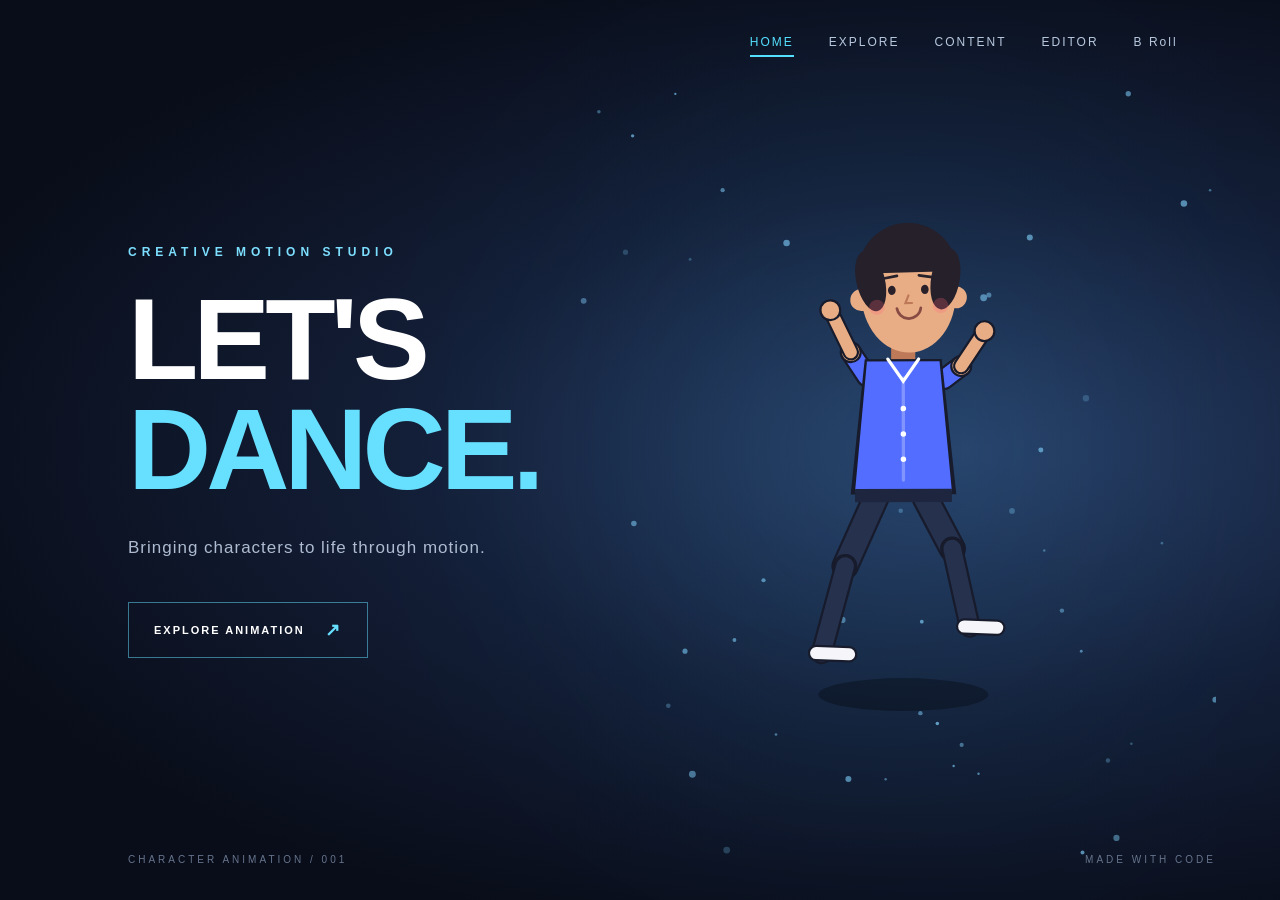
==== commit ffd47f2f: "Update index.html" ====
--- a/index.html
+++ b/index.html
@@ -2,850 +2,117 @@
 <html lang="en">
 
 <head>
-<meta charset="UTF-8">
-<meta name="viewport" content="width=device-width, initial-scale=1.0">
 
-<title>Motion Studio | Musical Characters</title>
+    <meta charset="UTF-8">
+    <meta name="viewport" content="width=device-width, initial-scale=1.0">
 
-<!-- GSAP Animation Library -->
-<script src="https://cdnjs.cloudflare.com/ajax/libs/gsap/3.13.0/gsap.min.js"></script>
+    <meta name="theme-color" content="#090d19">
 
-<style>
+    <meta name="description"
+        content="Motion Studio — Bringing characters to life through animation and creative motion graphics.">
 
-/* =====================================
-   GLOBAL RESET
-===================================== */
+    <title>Dancing Character | Motion Studio</title>
 
-* {
-    margin: 0;
-    padding: 0;
-    box-sizing: border-box;
-}
+    <link rel="icon" href="data:,">
 
-html {
-    scroll-behavior: smooth;
-}
-
-body {
-    width: 100%;
-    height: 100%;
-    background: #090d19;
-    font-family: Arial, sans-serif;
-    color: #ffffff;
-    overflow: hidden;
-}
-
-
-/* =====================================
-   MAIN HERO
-===================================== */
-
-.hero {
-    position: relative;
-
-    width: 100%;
-    height: 100vh;
-    min-height: 650px;
-
-    display: flex;
-    align-items: center;
-
-    overflow: hidden;
-
-    background:
-        radial-gradient(
-            circle at 75% 45%,
-            #41434b 0%,
-            #252c3b 38%,
-            #111827 75%,
-            #090d19 100%
-        );
-}
-
-
-/* =====================================
-   BACKGROUND GLOW
-===================================== */
-
-.background-glow {
-    position: absolute;
-
-    width: 600px;
-    height: 600px;
-
-    right: 10%;
-    top: 45%;
-
-    transform: translateY(-50%);
-
-    border-radius: 50%;
-
-    background: #54dfff;
-
-    opacity: 0.10;
-
-    filter: blur(150px);
-
-    pointer-events: none;
-}
-
-
-/* =====================================
-   BACKGROUND PARTICLES
-===================================== */
-
-.particles {
-    position: absolute;
-    inset: 0;
-
-    overflow: hidden;
-    pointer-events: none;
-
-    z-index: 1;
-}
-
-.particle {
-    position: absolute;
-
-    width: 3px;
-    height: 3px;
-
-    border-radius: 50%;
-
-    background: #8deaff;
-
-    box-shadow: 0 0 12px #54dfff;
-
-    opacity: 0.5;
-}
-
-
-/* =====================================
-   NAVIGATION
-===================================== */
-
-.main-navigation {
-    position: absolute;
-
-    top: 35px;
-    left: 8%;
-    right: 8%;
-
-    display: flex;
-    justify-content: space-between;
-    align-items: center;
-
-    z-index: 20;
-}
-
-.logo {
-    font-size: 21px;
-    font-weight: 900;
-    letter-spacing: 3px;
-}
-
-.logo span {
-    color: #54dfff;
-}
-
-.nav-links {
-    display: flex;
-    gap: 30px;
-}
-
-.nav-links a {
-    text-decoration: none;
-
-    color: #bdc9dc;
-
-    font-size: 12px;
-    letter-spacing: 1.5px;
-
-    transition: color 0.3s ease;
-}
-
-.nav-links a:hover {
-    color: #54dfff;
-}
-
-
-/* =====================================
-   HERO CONTENT
-===================================== */
-
-.hero-content {
-    position: relative;
-
-    z-index: 5;
-
-    margin-left: 10%;
-
-    width: 42%;
-}
-
-.eyebrow {
-    color: #54dfff;
-
-    font-size: 12px;
-    letter-spacing: 5px;
-}
-
-.hero-content h1 {
-    margin-top: 25px;
-
-    font-size: clamp(65px, 8vw, 120px);
-
-    font-weight: 900;
-
-    line-height: 0.95;
-
-    letter-spacing: -5px;
-}
-
-.hero-content h1 span {
-    color: #54dfff;
-}
-
-.hero-content p {
-    max-width: 420px;
-
-    margin-top: 30px;
-
-    color: #aabbd2;
-
-    font-size: 15px;
-
-    line-height: 1.8;
-}
-
-
-/* =====================================
-   CHARACTER CONTAINER
-===================================== */
-
-.character-container {
-    position: absolute;
-
-    right: 5%;
-    top: 50%;
-
-    transform: translateY(-50%);
-
-    width: min(49vw, 620px);
-    height: 85vh;
-
-    display: flex;
-
-    align-items: center;
-    justify-content: center;
-
-    z-index: 5;
-
-    visibility: visible;
-}
-
-
-/* =====================================
-   CHARACTER IMAGE
-===================================== */
-
-.musician-characters {
-    display: block;
-
-    width: 100%;
-    height: 100%;
-
-    object-fit: contain;
-    object-position: center;
-
-    opacity: 1;
-    visibility: visible;
-
-    transform-origin: 50% 85%;
-
-    filter:
-        drop-shadow(
-            0 25px 35px rgba(0,0,0,0.35)
-        );
-
-    will-change: transform;
-
-}
-
-
-/* =====================================
-   IMAGE ERROR MESSAGE
-===================================== */
-
-.image-error {
-    display: none;
-
-    position: absolute;
-
-    inset: 0;
-
-    align-items: center;
-    justify-content: center;
-
-    text-align: center;
-
-    padding: 30px;
-
-    color: #ff9999;
-
-    font-size: 13px;
-
-    line-height: 1.8;
-
-    background: rgba(0,0,0,0.4);
-
-    border: 1px solid rgba(255,100,100,0.3);
-
-    border-radius: 12px;
-}
-
-
-/* =====================================
-   CHARACTER LIGHT
-===================================== */
-
-.character-light {
-    position: absolute;
-
-    width: 75%;
-    height: 65%;
-
-    background: rgba(84,223,255,0.12);
-
-    filter: blur(110px);
-
-    border-radius: 50%;
-
-    z-index: -1;
-
-    pointer-events: none;
-}
-
-
-/* =====================================
-   BOTTOM LABELS
-===================================== */
-
-.bottom-label {
-    position: absolute;
-
-    bottom: 40px;
-    left: 10%;
-
-    color: #71829c;
-
-    font-size: 10px;
-    letter-spacing: 4px;
-
-    z-index: 5;
-}
-
-.dance-indicator {
-    position: absolute;
-
-    right: 8%;
-    bottom: 40px;
-
-    display: flex;
-    align-items: center;
-
-    gap: 10px;
-
-    color: #aabbd2;
-
-    font-size: 10px;
-    letter-spacing: 3px;
-
-    z-index: 5;
-}
-
-.indicator-dot {
-    width: 7px;
-    height: 7px;
-
-    background: #54dfff;
-
-    border-radius: 50%;
-
-    box-shadow: 0 0 12px #54dfff;
-}
-
-
-/* =====================================
-   RESPONSIVE DESIGN
-===================================== */
-
-@media(max-width: 850px) {
-
-    .hero {
-        align-items: flex-start;
-    }
-
-    .hero-content {
-        width: 90%;
-
-        margin: 140px auto 0;
-
-        text-align: center;
-    }
-
-    .hero-content h1 {
-        font-size: 65px;
-    }
-
-    .hero-content p {
-        margin: 20px auto;
-    }
-
-    .character-container {
-        width: 90vw;
-        height: 55vh;
-
-        right: 5%;
-
-        top: auto;
-        bottom: 0;
-
-        transform: none;
-    }
-
-    .bottom-label {
-        display: none;
-    }
-
-    .nav-links {
-        gap: 12px;
-    }
-
-    .nav-links a {
-        font-size: 9px;
-    }
-
-}
-
-@media(max-width: 480px) {
-
-    .logo {
-        font-size: 15px;
-    }
-
-    .nav-links {
-        gap: 8px;
-    }
-
-    .nav-links a {
-        font-size: 8px;
-    }
-
-    .hero-content h1 {
-        font-size: 52px;
-    }
-
-}
-
-
-/* =====================================
-   ACCESSIBILITY
-===================================== */
-
-@media(prefers-reduced-motion: reduce) {
-
-    html {
-        scroll-behavior: auto;
-    }
-
-}
-
-</style>
+    <link rel="stylesheet" href="style.css">
 
 </head>
 
-
 <body>
 
+    <main class="hero">
 
-<main class="hero">
+        <!-- NAVIGATION -->
 
+        <nav class="main-navigation">
 
-    <!-- BACKGROUND -->
-
-    <div class="background-glow"></div>
-
-    <div class="particles" id="particles"></div>
-
-
-    <!-- NAVIGATION -->
-
-    <nav class="main-navigation">
-
-        <div class="logo">
-            MOTION<span>.</span>
-        </div>
-
-        <div class="nav-links">
-
-            <a href="index.html">HOME</a>
+            <a href="index.html" class="active">HOME</a>
 
             <a href="page.html">EXPLORE</a>
 
             <a href="content.html">CONTENT</a>
+    
+            <a href="edit.html">EDITOR</a>
+
+            <a href="footage.html">B Roll</a>
+
+        </nav>
+
+
+        <!-- BACKGROUND EFFECTS -->
+
+        <div class="background-glow"></div>
+
+
+        <!-- HERO CONTENT -->
+
+        <div class="hero-content">
+
+            <span class="eyebrow">
+                CREATIVE MOTION STUDIO
+            </span>
+
+            <h1>
+                LET'S<br>
+                <span>DANCE.</span>
+            </h1>
+
+            <p>
+                Bringing characters to life through motion.
+            </p>
+
+
+            <!-- EXPLORE BUTTON -->
+
+            <a href="page.html" class="hero-button">
+
+                EXPLORE ANIMATION
+
+                <span>↗</span>
+
+            </a>
 
         </div>
 
-    </nav>
+
+        <!-- DANCING CHARACTER -->
+
+        <div class="character-container">
+
+            <canvas id="danceCanvas">
+
+                Your browser does not support HTML5 Canvas.
+
+            </canvas>
+
+        </div>
 
 
-    <!-- HERO TEXT -->
+        <!-- FOOTER -->
 
-    <section class="hero-content">
+        <div class="bottom-label">
 
-        <div class="eyebrow">
-            CREATIVE MOTION STUDIO
+            CHARACTER ANIMATION / 001
+
         </div>
 
-        <h1>
-            LET'S<br>
-            <span>DANCE.</span>
-        </h1>
 
-        <p>
-            Two musicians. One rhythm.
+        <div class="bottom-right">
 
-            A little music, a little movement,
-            and a whole lot of personality.
-        </p>
+            MADE WITH CODE
 
-    </section>
+        </div>
 
 
-    <!-- CHARACTER IMAGE -->
-
-    <div class="character-container">
-
-        <div class="character-light"></div>
-
-        <img
-            src="./assets/musician-characters.png"
-            class="musician-characters"
-            alt="Two sculptural musicians playing microphone and trumpet"
-        >
-
-        <div class="image-error" id="imageError">
-            Character image not found.<br>
-            Check that assets/musician-characters.png exists.
-        </div>
-
-    </div>
+    </main>
 
 
-    <!-- FOOTER -->
+    <!-- JAVASCRIPT -->
 
-    <div class="bottom-label">
-        CHARACTER ANIMATION / 001
-    </div>
-
-    <div class="dance-indicator">
-
-        <div class="indicator-dot"></div>
-
-        MUSIC IN MOTION
-
-    </div>
+    <script src="script.js"></script>
 
 
-</main>
+</body>
 
-
-<!-- =====================================
-     JAVASCRIPT / GSAP ANIMATION
-===================================== -->
-
-<script>
-
-
-// =====================================
-// ELEMENT SELECTION
-// =====================================
-
-const characters = document.querySelector(
-    ".musician-characters"
-);
-
-const characterLight = document.querySelector(
-    ".character-light"
-);
-
-const backgroundGlow = document.querySelector(
-    ".background-glow"
-);
-
-const particles = document.getElementById(
-    "particles"
-);
-
-const imageError = document.getElementById(
-    "imageError"
-);
-
-
-// =====================================
-// CHECK IMAGE
-// =====================================
-
-characters.addEventListener("load", () => {
-
-    console.log("Characters loaded successfully.");
-
-    characters.style.display = "block";
-
-    imageError.style.display = "none";
-
-});
-
-
-characters.addEventListener("error", () => {
-
-    console.error(
-        "Image loading failed. Check the image path."
-    );
-
-    characters.style.display = "none";
-
-    imageError.style.display = "flex";
-
-});
-
-
-// Handle image already loaded from browser cache
-
-if (characters.complete && characters.naturalWidth > 0) {
-
-    imageError.style.display = "none";
-
-}
-
-
-// =====================================
-// REDUCED MOTION
-// =====================================
-
-const reducedMotion = window.matchMedia(
-    "(prefers-reduced-motion: reduce)"
-).matches;
-
-
-// =====================================
-// GSAP INITIAL ANIMATION
-// =====================================
-
-if (!reducedMotion) {
-
-
-    // Navigation entrance
-
-    gsap.from(".main-navigation", {
-
-        y: -25,
-
-        opacity: 0,
-
-        duration: 1,
-
-        ease: "power3.out"
-
-    });
-
-
-    // Text entrance
-
-    gsap.from(".hero-content > *", {
-
-        y: 40,
-
-        opacity: 0,
-
-        duration: 1.1,
-
-        stagger: 0.2,
-
-        ease: "power3.out",
-
-        delay: 0.2
-
-    });
-
-
-    // Character entrance
-
-    gsap.fromTo(
-        characters,
-
-        {
-            x: 100,
-            opacity: 0
-        },
-
-        {
-            x: 0,
-            opacity: 1,
-
-            duration: 1.5,
-
-            ease: "power3.out",
-
-            delay: 0.3
-
-        }
-
-    );
-
-
-    // =================================
-    // DANCING ANIMATION
-    // =================================
-
-    const danceTimeline = gsap.timeline({
-
-        repeat: -1,
-
-        yoyo: true,
-
-        defaults: {
-            ease: "sine.inOut"
-        }
-
-    });
-
-
-    danceTimeline.to(characters, {
-
-        rotation: 2.2,
-
-        y: -10,
-
-        duration: 1.5
-
-    });
-
-
-    danceTimeline.to(characters, {
-
-        rotation: -2,
-
-        y: 5,
-
-        duration: 1.3
-
-    });
-
-
-    danceTimeline.to(characters, {
-
-        rotation: 1.5,
-
-        y: -7,
-
-        duration: 1.4
-
-    });
-
-
-    // =================================
-    // CHARACTER LIGHT ANIMATION
-    // =================================
-
-    gsap.to(characterLight, {
-
-        scale: 1.3,
-
-        opacity: 0.4,
-
-        duration: 2.5,
-
-        repeat: -1,
-
-        yoyo: true,
-
-        ease: "sine.inOut"
-
-    });
-
-
-    // =================================
-    // BACKGROUND GLOW
-    // =================================
-
-    gsap.to(backgroundGlow, {
-
-        scale: 1.25,
-
-        opacity: 0.16,
-
-        duration: 4,
-
-        repeat: -1,
-
-        yoyo: true,
-
-        ease: "sine.inOut"
-
-    });
-
-
-    // =================================
-    // FLOATING PARTICLES
-    // =================================
-
-    for (let i = 0; i < 30; i++) {
-
-        const particle = document.createElement("div");
-
-        particle.className = "particle";
-
-        particles.appendChild(particle);
-
-
-        gsap.set(particle, {
-
-            x: Math.random() * window.innerWidth,
-
-            y: Math.random() * window.innerHeight,
-
-            scale: Math.random() * 1.5 + 0.5
-
-        });
-
-
-        gsap.to(particle, {
-
-            y: "-=150",
-
-            x: "+=" + (Math.random() * 60 - 30),
-
-            opacity: 0,
-
-            duration: Math.random() * 4 + 3,
-
-            repeat: -1,
-
-            delay: Math.random() * 4,
-
-            ease: "none",
-
-            repeatRefresh: true
-
-        });
-
-    }
-
-}
-
-</script>
-
-</body>
 </html>
--- a/style.css
+++ b/style.css
@@ -0,0 +1,441 @@
+/* ==========================
+   GLOBAL
+========================== */
+
+* {
+    margin: 0;
+    padding: 0;
+    box-sizing: border-box;
+}
+
+html,
+body {
+    width: 100%;
+    height: 100%;
+}
+
+body {
+    background: #090d19;
+    font-family: Arial, Helvetica, sans-serif;
+    overflow: hidden;
+}
+
+
+/* ==========================
+   HERO SECTION
+========================== */
+
+.hero {
+    position: relative;
+
+    width: 100%;
+    height: 100vh;
+
+    min-height: 600px;
+
+    overflow: hidden;
+
+    display: flex;
+    align-items: center;
+
+    background:
+        radial-gradient(
+            ellipse at 75% 50%,
+            #263b63 0%,
+            #131e37 40%,
+            #090d19 80%
+        );
+}
+
+
+/* ==========================
+   BACKGROUND GLOW
+========================== */
+
+.background-glow {
+    position: absolute;
+
+    width: 500px;
+    height: 500px;
+
+    right: 12%;
+    top: 50%;
+
+    transform: translateY(-50%);
+
+    background: #47c9ff;
+
+    opacity: 0.12;
+
+    filter: blur(140px);
+
+    border-radius: 50%;
+
+    pointer-events: none;
+}
+
+
+/* ==========================
+   NAVIGATION
+========================== */
+
+.main-navigation {
+    position: absolute;
+
+    top: 35px;
+    right: 8%;
+
+    z-index: 10;
+
+    display: flex;
+    align-items: center;
+
+    gap: 35px;
+}
+
+.main-navigation a {
+    position: relative;
+
+    color: #b8c8df;
+
+    text-decoration: none;
+
+    font-size: 12px;
+
+    letter-spacing: 2px;
+
+    transition: color 0.3s ease;
+}
+
+/* Navigation Hover */
+
+.main-navigation a::after {
+    content: "";
+
+    position: absolute;
+
+    left: 0;
+    bottom: -8px;
+
+    width: 0;
+    height: 2px;
+
+    background: #54dfff;
+
+    transition: width 0.3s ease;
+}
+
+.main-navigation a:hover,
+.main-navigation a.active {
+    color: #54dfff;
+}
+
+.main-navigation a:hover::after,
+.main-navigation a.active::after {
+    width: 100%;
+}
+
+
+/* ==========================
+   HERO CONTENT
+========================== */
+
+.hero-content {
+    position: relative;
+
+    z-index: 2;
+
+    margin-left: 10%;
+
+    color: white;
+
+    max-width: 550px;
+}
+
+.eyebrow {
+    display: inline-block;
+
+    font-size: 12px;
+
+    letter-spacing: 5px;
+
+    color: #7ddfff;
+
+    font-weight: 600;
+}
+
+
+h1 {
+    font-size: clamp(65px, 9vw, 130px);
+
+    line-height: 0.95;
+
+    margin-top: 25px;
+
+    font-weight: 900;
+
+    letter-spacing: -5px;
+}
+
+h1 span {
+    color: #67dfff;
+}
+
+
+.hero-content p {
+    margin-top: 30px;
+
+    color: #aebbd0;
+
+    font-size: 17px;
+
+    letter-spacing: 1px;
+
+    line-height: 1.6;
+}
+
+
+/* ==========================
+   HERO BUTTON
+========================== */
+
+.hero-button {
+    display: inline-flex;
+
+    align-items: center;
+
+    gap: 20px;
+
+    margin-top: 40px;
+
+    padding: 16px 25px;
+
+    border: 1px solid rgba(103,223,255,0.5);
+
+    color: white;
+
+    text-decoration: none;
+
+    font-size: 11px;
+
+    font-weight: 600;
+
+    letter-spacing: 2px;
+
+    cursor: pointer;
+
+    transition: all 0.3s ease;
+}
+
+.hero-button span {
+    color: #67dfff;
+
+    font-size: 18px;
+
+    transition: transform 0.3s ease;
+}
+
+.hero-button:hover {
+    background: #67dfff;
+
+    color: #09101e;
+
+    transform: translateY(-4px);
+}
+
+.hero-button:hover span {
+    color: #09101e;
+
+    transform: translate(3px, -3px);
+}
+
+
+/* ==========================
+   CHARACTER CONTAINER
+========================== */
+
+.character-container {
+    position: absolute;
+
+    right: 5%;
+
+    top: 50%;
+
+    transform: translateY(-50%);
+
+    width: min(50vw, 680px);
+
+    height: min(90vh, 850px);
+
+    z-index: 1;
+}
+
+
+canvas {
+    display: block;
+
+    width: 100%;
+    height: 100%;
+}
+
+
+/* ==========================
+   FOOTER
+========================== */
+
+.bottom-label,
+.bottom-right {
+    position: absolute;
+
+    bottom: 35px;
+
+    color: #65748d;
+
+    font-size: 10px;
+
+    letter-spacing: 3px;
+}
+
+.bottom-label {
+    left: 10%;
+}
+
+.bottom-right {
+    right: 5%;
+}
+
+
+/* ==========================
+   RESPONSIVE DESIGN
+========================== */
+
+@media (max-width: 850px) {
+
+    .hero {
+        justify-content: center;
+
+        align-items: flex-start;
+    }
+
+    /* Navigation */
+
+    .main-navigation {
+        top: 25px;
+
+        right: 50%;
+
+        transform: translateX(50%);
+
+        gap: 22px;
+    }
+
+    .main-navigation a {
+        font-size: 10px;
+
+        letter-spacing: 1.5px;
+    }
+
+    /* Content */
+
+    .hero-content {
+        margin: 90px 20px 0;
+
+        text-align: center;
+    }
+
+    h1 {
+        font-size: 65px;
+    }
+
+    .hero-content p {
+        font-size: 13px;
+    }
+
+    .hero-button {
+        margin-top: 20px;
+    }
+
+    /* Character */
+
+    .character-container {
+        width: min(95vw, 550px);
+
+        height: 58vh;
+
+        right: 50%;
+
+        top: auto;
+
+        bottom: 0;
+
+        transform: translateX(50%);
+    }
+
+    /* Footer */
+
+    .bottom-label {
+        left: 5%;
+
+        font-size: 8px;
+    }
+
+    .bottom-right {
+        right: 5%;
+
+        font-size: 8px;
+    }
+}
+
+
+/* ==========================
+   SMALL MOBILE DEVICES
+========================== */
+
+@media (max-width: 480px) {
+
+    .main-navigation {
+        gap: 16px;
+    }
+
+    .main-navigation a {
+        font-size: 9px;
+    }
+
+    .eyebrow {
+        font-size: 9px;
+
+        letter-spacing: 3px;
+    }
+
+    h1 {
+        font-size: 55px;
+
+        letter-spacing: -3px;
+    }
+
+    .hero-content p {
+        font-size: 12px;
+    }
+
+    .character-container {
+        height: 52vh;
+    }
+
+}
+
+
+/* ==========================
+   SHORT SCREEN
+========================== */
+
+@media (max-height: 650px) {
+
+    .character-container {
+        height: 75vh;
+    }
+
+    h1 {
+        font-size: 65px;
+    }
+
+}
